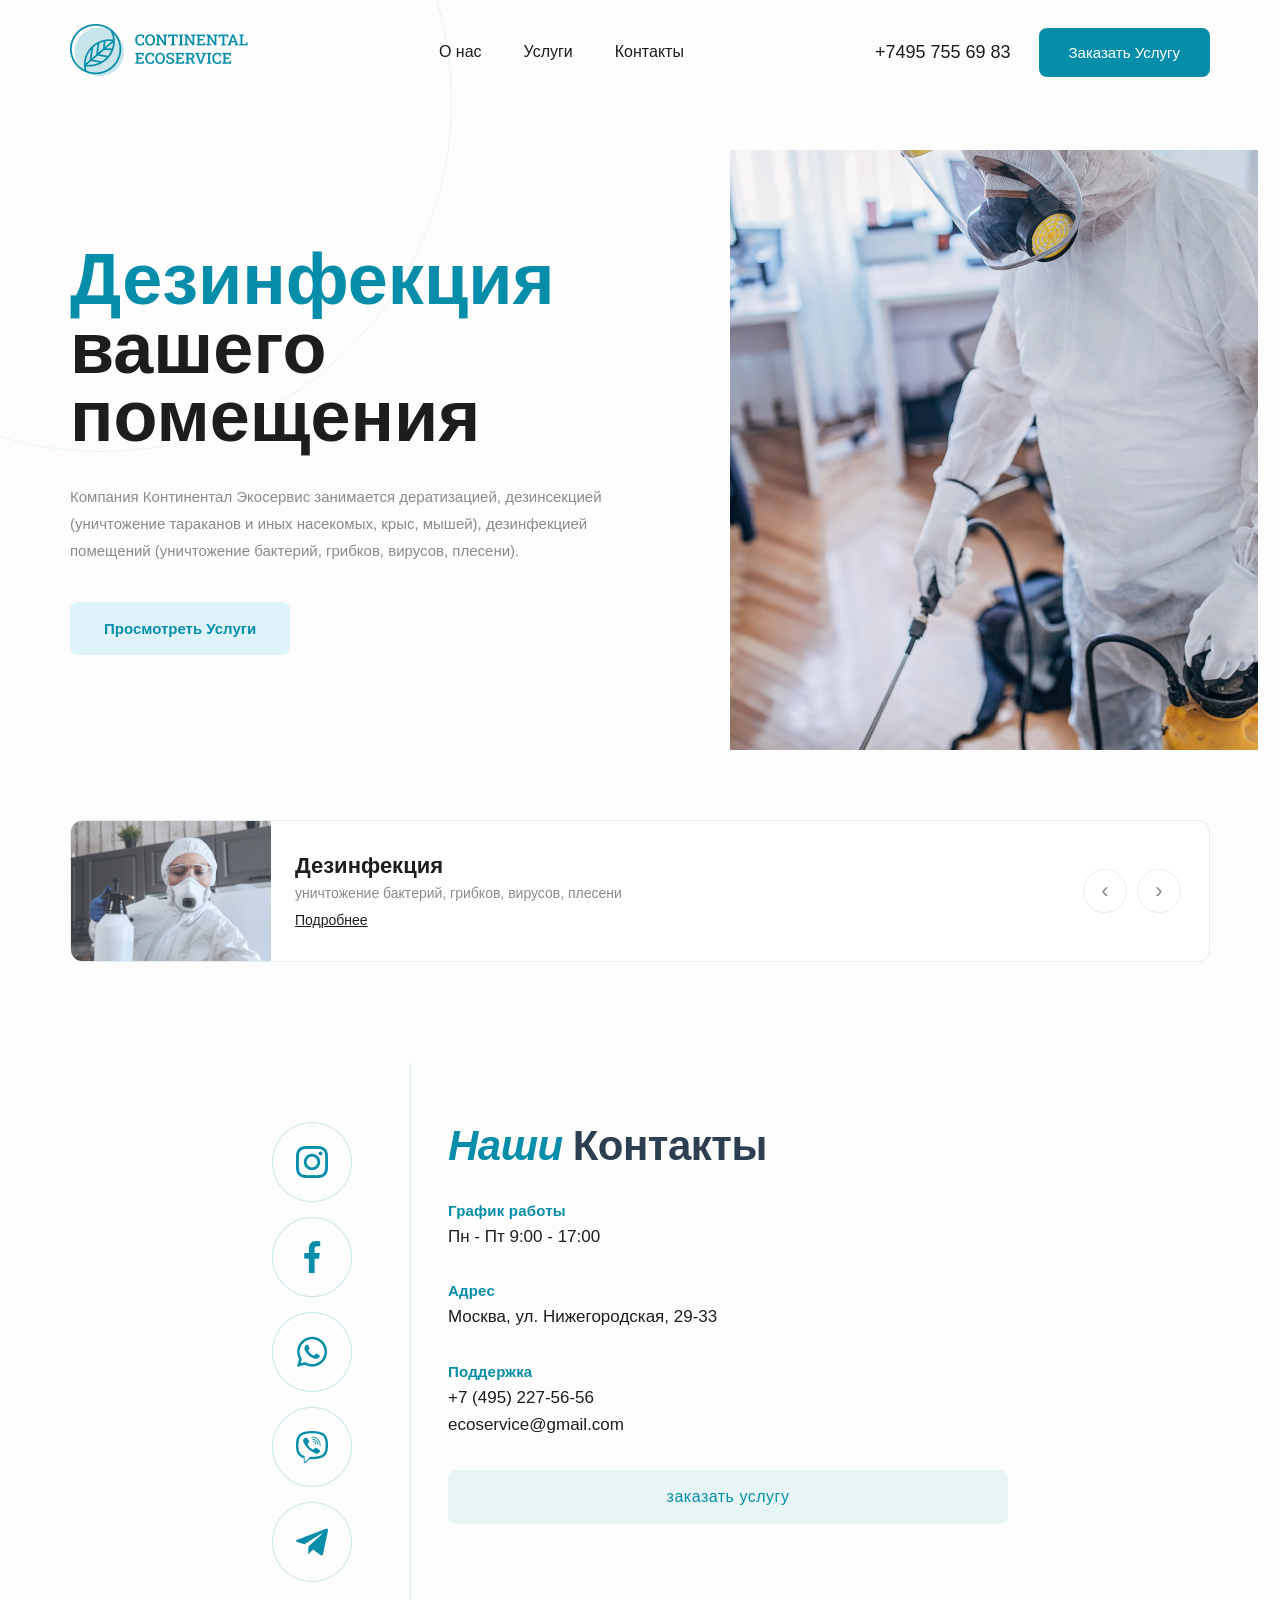
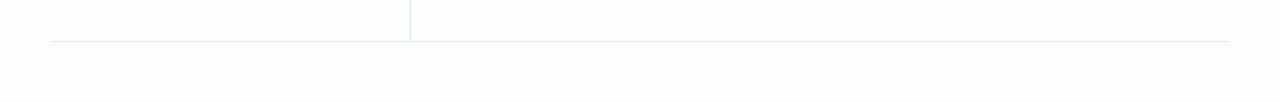
==== index.html @ 777a9db3 "first commit" ====
<!DOCTYPE html>
<html lang="ru">

<head>
  <meta charset="UTF-8">
  <meta name="viewport" content="width=device-width, initial-scale=1.0">
  <title>Continental Ecoservice</title>
  <link href="https://fonts.googleapis.com/css2?family=Roboto:wght@400;500;700&display=swap" rel="stylesheet">
  <link rel="stylesheet" href="index.css">
</head>

<body>

  <section class="hero">
    <div class="container">
      <header>
        <div class="logo">
          <img src="./img/Frame 139.png">
        </div>

        <nav class="nav">
          <a href="#">О нас</a>
          <a href="#">Услуги</a>
          <a href="#">Контакты</a>
        </nav>

        <div class="header-right">
          <a href="tel:+74957556983" class="phone">+7495 755 69 83</a>
          <button class="btn primary-btn">Заказать Услугу</button>
          <div class="modal-overlay" id="modalOverlay" role="dialog" aria-modal="true" aria-labelledby="modalTitle">
            <div class="modal" id="modal">

           
              <div class="modal-header">
                <div>
                  <h2 id="modalTitle">Виберіть послугу і опишіть проблему</h2>
                  <p>Ми зв'яжемося з вами протягом 30 хвилин</p>
                </div>
                <button class="close-btn" id="closeBtn" aria-label="Закрити">&times;</button>
              </div>

          
              <div id="formSection">
                <div class="modal-body">

                
                  <div class="services-label">Послуга</div>
                  <div class="services-grid">
                    <label class="service-item">
                      <input type="checkbox" name="service" value="Дезінфекція">
                      <span class="check-box"></span>
                      <span>Дезінфекція</span>
                    </label>
                    <label class="service-item">
                      <input type="checkbox" name="service" value="Дератизація">
                      <span class="check-box"></span>
                      <span>Дератизація</span>
                    </label>
                    <label class="service-item">
                      <input type="checkbox" name="service" value="Дезінсекція">
                      <span class="check-box"></span>
                      <span>Дезінсекція</span>
                    </label>
                    <label class="service-item">
                      <input type="checkbox" name="service" value="Інші послуги">
                      <span class="check-box"></span>
                      <span>Інші послуги</span>
                    </label>
                  </div>

                 
                  <div class="fields-row">
                    <div class="field-group">
                      <label>Ім'я</label>
                      <input type="text" id="firstName" placeholder="Ім'я">
                    </div>
                    <div class="field-group">
                      <label>Прізвище</label>
                      <input type="text" id="lastName" placeholder="Прізвище">
                    </div>
                    <div class="field-group">
                      <label>Email</label>
                      <input type="email" id="email" placeholder="Email">
                    </div>
                  </div>

                
                  <div class="fields-row-2">
                    <div class="field-group">
                      <label>Телефон</label>
                      <input type="tel" id="phone" placeholder="+380 XX XXX XX XX">
                    </div>
                    <div class="field-group">
                      <label>Тип приміщення</label>
                      <input type="text" id="roomType" placeholder="Квартира / Офіс...">
                    </div>
                    <div class="field-group">
                      <label>Площа (м²)</label>
                      <input type="number" id="area" placeholder="м²" min="1">
                    </div>
                  </div>

                  
                  <div class="textarea-group field-group">
                    <label>Опис проблеми</label>
                    <textarea id="description" placeholder="Опишіть вашу проблему детально..."></textarea>
                  </div>

                </div>

                <div class="modal-footer">
                  <button class="submit-btn" id="submitBtn">Відправити Заявку</button>
                </div>
              </div>

             
              <div class="success-state" id="successState">
                <div class="success-icon">✓</div>
                <h3>Заявку прийнято!</h3>
                <p>Дякуємо! Наш менеджер зв'яжеться з вами найближчим часом.</p>
              </div>

            </div>
          </div>
        </div>
      </header>

      <div class="hero-content">
        <div class="hero-left">
          <h1>
            <span>Дезинфекция</span><br />
            вашего помещения
          </h1>
          <p>
            Компания Континентал Экосервис занимается дератизацией,
            дезинсекцией (уничтожение тараканов и иных насекомых, крыс,
            мышей), дезинфекцией помещений (уничтожение бактерий, грибков,
            вирусов, плесени).
          </p>
          <button class="btn secondary-btn" id="servicesViewTrigger">Просмотреть Услуги</button>
        </div>
        <div class="service-dialog" id="servicesModal">
          <div class="services-modal-content">
            <button class="close-modal" id="servicesCloseBtn"></button>

           
            <div class="view-cards">
              <div class="service-header">
                <h2><span>Наши</span> Услуги</h2>
                <p>Комплексное предоставление лучших услуг</p>
              </div>
              <div class="service-grid">
                <div class="service-card">
                  <h1>Дезинфекция</h1>
                  <p>Предлагаем свои услуги сетям супермаркетов, банкам, заведениям общественного питания, саунам,
                    бассейнам, спортив.</p>
                  <button class="detail-btn" data-service="dezinfection">Подробнее <img src="./img/right.png"></button>
                </div>
                <div class="service-card">
                  <h1>Дератизация</h1>
                  <p>Предлагаем свои услуги сетям супермаркетов, банкам, заведениям общественного питания, саунам,
                    бассейнам, спортив.</p>
                  <button class="detail-btn" data-service="deratization">Подробнее <img src="./img/right.png"></button>
                </div>
                <div class="service-card">
                  <h1>Дезинсекция</h1>
                  <p>Предлагаем свои услуги сетям супермаркетов, банкам, заведениям общественного питания, саунам,
                    бассейнам, спортив.</p>
                  <button class="detail-btn" data-service="dezinsection">Подробнее <img src="./img/right.png"></button>
                </div>
              </div>
            </div>

            <div class="view-detail hidden">
              <button class="back-btn">← Назад</button>

              <div class="detail-tabs">
                <button class="tab-btn active" data-tab="dezinfection">
                  <img class="tab-icon" src="./img/virus.png" alt="">
                  Дезинфекция
                </button>
                <button class="tab-btn" data-tab="deratization">
                  <img class="tab-icon" src="./img/muis.png" alt="">
                  Дератизация
                </button>
                <button class="tab-btn" data-tab="dezinsection">
                  <img class="tab-icon" src="./img/virus.png" alt="">
                  Дезинсекция
                </button>
              </div>

             
              <div class="tab-content active" id="tab-dezinfection">
                <div class="step">
                  <h2>Шаг 1</h2>
                  <p>Обработка поверхностей дезинфицирующим раствором. Все используемые нами препараты относятся к III и
                    IV классу опасности, сертифицированы и разрешены к использованию на территории Российской Федерации,
                    соответствуют СП 3.5.3.3223-14, СанПиН 3.5.2.3472-17.</p>
                  <img src="./img/clean-foto.png" alt="Шаг 1">
                </div>
                <div class="step">
                  <h2>Шаг 2</h2>
                  <p>Контроль качества обработки и проветривание помещения. Специалист проверяет эффективность
                    проведённой дезинфекции и при необходимости проводит повторную обработку проблемных зон.</p>
                  <img src="./img/clean-foto.png" alt="Шаг 2">
                </div>
                <div class="step">
                  <h2>Шаг 3</h2>
                  <p>Выдача акта выполненных работ и санитарно-эпидемиологического заключения. Все документы
                    соответствуют требованиям Роспотребнадзора.</p>
                </div>
              </div>

           
              <div class="tab-content hidden" id="tab-deratization">
                <div class="step">
                  <h2>Шаг 1</h2>
                  <p>Обследование объекта и выявление мест обитания грызунов. Расстановка приманочных станций и ловушек
                    в соответствии с санитарными нормами и правилами.</p>
                  <img src="./img/clean-foto.png" alt="Шаг 1">
                </div>
                <div class="step">
                  <h2>Шаг 2</h2>
                  <p>Применение современных родентицидных препаратов. Все используемые средства сертифицированы и
                    безопасны для людей и домашних животных при соблюдении инструкций.</p>
                  <img src="./img/clean-foto.png" alt="Шаг 2">
                </div>
                <div class="step">
                  <h2>Шаг 3</h2>
                  <p>Контроль результатов и повторная обработка при необходимости. Выдача акта выполненных работ с
                    рекомендациями по профилактике.</p>
                </div>
              </div>

            
              <div class="tab-content hidden" id="tab-dezinsection">
                <div class="step">
                  <h2>Шаг 1</h2>
                  <p>Обработка помещения инсектицидными препаратами. Уничтожение насекомых всех стадий развития — яиц,
                    личинок и взрослых особей.</p>
                  <img src="./img/clean-foto.png" alt="Шаг 1">
                </div>
                <div class="step">
                  <h2>Шаг 2</h2>
                  <p>Обработка труднодоступных мест: щелей, плинтусов, вентиляционных отверстий. Применяются препараты
                    холодного и горячего тумана в зависимости от типа объекта.</p>
                  <img src="./img/clean-foto.png" alt="Шаг 2">
                </div>
                <div class="step">
                  <h2>Шаг 3</h2>
                  <p>Проветривание и влажная уборка после обработки. Выдача акта выполненных работ и рекомендаций по
                    профилактике повторного появления насекомых.</p>
                </div>
              </div>

            </div>
          </div>
        </div>



        <div class="hero-image">
          <img src="./img/hero-img.png">
        </div>
      </div>

      <div class="service-slider">
  <div class="service-slide active">
    <div class="service-image">
      <img src="./img/img-hero2.jpg">
    </div>
    <div class="service-info">
      <h3>Дезинфекция</h3>
      <p>уничтожение бактерий, грибков, вирусов, плесени</p>
      <a href="#">Подробнее</a>
    </div>
  </div>

  <div class="service-slide">
    <div class="service-image">
      <img src="./img/maus-slider.png">
    </div>
    <div class="service-info">
      <h3>Дератизация</h3>
      <p>уничтожение грызунов (крыс, мышей, полёвок...)</p>
      <a href="#">Подробнее</a>
    </div>
  </div>

  <div class="service-arrows">
    <button class="arrow-btn prev">&#8249;</button>
    <button class="arrow-btn next">&#8250;</button>
  </div>

</div>

        </div>
        <div class="our-contacts">
          <div class="social-media">
            <img src="./img/instagram-logo.png">
            <img src="./img/facebook.png">
            <img src="./img/wa.png">
            <img src="./img/viber.png">
            <img src="./img/telegram.png">
          </div>
          <div class="solid-line">
            <span></span>
          </div>
          <div class="our-info">
            <h1><span>Наши</span>Контакты</h1>
            <div class="line">
              <span>График работы</span>
              <p>Пн - Пт 9:00 - 17:00</p>
            </div>
            <div class="line">
              <span>Адрес</span>
              <p>Москва, ул. Нижегородская, 29-33</p>
            </div>
            <div class="line">
              <span>Поддержка</span>
              <p>+7 (495) 227-56-56<br>
                ecoservice@gmail.com</p>
            </div>
            <button class="btn primary-btn open-dialog">заказать услугу</button>
          </div>
        </div>
  </section>
  <script src="./main-evenrs.js"></script>
</body>

</html>
---- index.css ----
:root {
  --bg-color: #fdfdfd;
  --white: #ffffff;

  --primary-color: #068DAA;
  --primary-hover: #1592b3;

  --text-color: #1d1d1d;
  --gray-text: #8a8a8a;
  --light-border: #e6eef1;

  --container-width: 1180px;

  --radius-sm: 8px;
  --radius-md: 12px;
 --teal:       #3a9fa0;
  --teal-dark:  #2d8182;
  --teal-light: #e8f5f5;
  --border:     #c8dfe0;
  --text:       #2c3e50;
  --muted:      #8fa8aa;
  --shadow:     0 20px 60px rgba(58,159,160,0.18), 0 4px 16px rgba(0,0,0,0.10);
  --transition: 0.3s ease;
}

* {
  margin: 0;
  padding: 0;
  box-sizing: border-box;
}

body {
  font-family: Arial, sans-serif;
  background: var(--bg-color);
  color: var(--text-color);
}

a {
  text-decoration: none;
}

button {
  border: none;
  cursor: pointer;
  font-family: inherit;
}

.container {
  max-width: var(--container-width);
  margin: 0 auto;
  padding: 0 20px;
  margin-bottom: 100px;
}

.hero {
  position: relative;
  overflow: hidden;
  padding-top: 24px;
  padding-bottom: 60px;
}



.hero::before {
  content: "";
  position: absolute;
  top: -250px;
  left: -250px;

  width: 700px;
  height: 700px;

  border: 1px solid rgba(28, 163, 199, 0.1);
  border-radius: 50%;
}



.hero header {
  display: flex;
  align-items: center;
  justify-content: space-between;

  margin-bottom: 70px;
}
.burger{
    display:none;
    width:40px;
    height:32px;
    border:none;
    background:none;
    cursor:pointer;
    position:relative;
    z-index:1002;
}

.burger span{
    display:block;
    width:100%;
    height:3px;
    background:#068DAA;
    margin:7px 0;
    transition:.3s;
}


.hero .nav {
  display: flex;
  align-items: center;
  gap: 42px;
}

.hero .nav a {
  font-size: 16px;
  color: var(--text-color);
  transition: var(--transition);
}

.hero .nav a:hover {
  color: var(--primary-color);
}

.hero .header-right {
  display: flex;
  align-items: center;
  gap: 28px;
}

.hero .phone {
  color: var(--text-color);
  font-size: 18px;
  font-weight: 500;
}

.hero .btn {
  transition: var(--transition);
}

.hero .primary-btn {
  background: var(--primary-color);
  color: var(--white);

  padding: 16px 30px;
  border-radius: var(--radius-sm);

  font-size: 15px;
  font-weight: 500;
}

.hero .primary-btn:hover {
  background: var(--primary-hover);
}

.modal-overlay {
  position: fixed;
  inset: 0;
  background: rgba(30,50,55,0.45);
  backdrop-filter: blur(4px);
  display: flex;
  align-items: center;
  justify-content: center;
  z-index: 1000;
  opacity: 0;
  pointer-events: none;
  transition: opacity 0.28s ease;
  padding: 16px;
}
.modal-overlay.open {
  opacity: 1;
  pointer-events: all;
}
 

.modal {
  background: var(--white);
  border-radius: 14px;
  box-shadow: var(--shadow);
  width: 100%;
  max-width: 680px;
  max-height: 90vh;
  overflow-y: auto;
  transform: translateY(28px) scale(0.97);
  transition: transform 0.3s cubic-bezier(.34,1.3,.64,1), opacity 0.28s ease;
  opacity: 0;
}
.modal-overlay.open .modal {
  transform: translateY(0) scale(1);
  opacity: 1;
}
 

.modal-header {
  padding: 28px 32px 20px;
  border-bottom: 1px solid var(--border);
  display: flex;
  align-items: flex-start;
  justify-content: space-between;
  gap: 12px;
}
.modal-header h2 {
  font-size: 20px;
  font-weight: 700;
  color: var(--teal);
  line-height: 1.3;
}
.modal-header p {
  font-size: 13px;
  color: var(--muted);
  margin-top: 4px;
}
.close-btn {
  background: none;
  border: none;
  cursor: pointer;
  color: var(--muted);
  font-size: 22px;
  line-height: 1;
  padding: 2px 6px;
  border-radius: 4px;
  transition: color 0.15s, background 0.15s;
  flex-shrink: 0;
}
.close-btn:hover { color: var(--teal); background: var(--teal-light); }
 

.modal-body { padding: 24px 32px; }
 

.services-label {
  font-size: 12px;
  font-weight: 600;
  color: var(--muted);
  text-transform: uppercase;
  letter-spacing: 1px;
  margin-bottom: 12px;
}
.services-grid {
  display: grid;
  grid-template-columns: repeat(2, 1fr);
  gap: 10px;
  margin-bottom: 24px;
}
 
.service-item {
  border: 1.5px solid var(--border);
  border-radius: 8px;
  padding: 12px 14px;
  display: flex;
  align-items: center;
  gap: 10px;
  cursor: pointer;
  transition: border-color 0.18s, background 0.18s;
  user-select: none;
}
.service-item:hover { border-color: var(--teal); background: var(--teal-light); }
.service-item input[type="checkbox"] { display: none; }
.service-item .check-box {
  width: 18px;
  height: 18px;
  border: 2px solid var(--border);
  border-radius: 4px;
  display: flex;
  align-items: center;
  justify-content: center;
  transition: background 0.15s, border-color 0.15s;
  flex-shrink: 0;
}
.service-item.selected { border-color: var(--teal); background: var(--teal-light); }
.service-item.selected .check-box {
  background: var(--teal);
  border-color: var(--teal);
}
.service-item.selected .check-box::after {
  content: '';
  display: block;
  width: 5px;
  height: 9px;
  border: 2px solid #fff;
  border-top: none;
  border-left: none;
  transform: rotate(45deg) translate(-1px,-1px);
}
.service-item span {
  font-size: 14px;
  font-weight: 500;
  color: var(--text);
}
 
/* ── Fields ── */
.fields-row,
.fields-row-2 {
  display: grid;
  grid-template-columns: repeat(3, 1fr);
  gap: 12px;
  margin-bottom: 12px;
}

 
.field-group { display: flex; flex-direction: column; gap: 5px; }
.field-group label {
  font-size: 11px;
  font-weight: 600;
  color: var(--muted);
  text-transform: uppercase;
  letter-spacing: 0.8px;
}
.field-group input,
.field-group textarea,
.field-group select {
  background: var(--teal-light);
  border: 1.5px solid var(--border);
  border-radius: 7px;
  padding: 11px 13px;
  font-family: 'Montserrat', sans-serif;
  font-size: 14px;
  color: var(--text);
  transition: border-color 0.18s, box-shadow 0.18s;
  width: 100%;
  outline: none;
}
.field-group input::placeholder,
.field-group textarea::placeholder { color: var(--muted); }
.field-group input:focus,
.field-group textarea:focus,
.field-group select:focus {
  border-color: var(--teal);
  box-shadow: 0 0 0 3px rgba(58,159,160,0.13);
  background: #fff;
}
.field-group input.error { border-color: #e05c5c; }
 
.textarea-group { margin-bottom: 20px; }
.textarea-group textarea { resize: vertical; min-height: 90px; }
 

.modal-footer { padding: 0 32px 28px; }
.submit-btn {
  width: 100%;
  background: var(--teal);
  color: #fff;
  border: none;
  padding: 16px;
  font-family: 'Montserrat', sans-serif;
  font-size: 15px;
  font-weight: 700;
  border-radius: 8px;
  cursor: pointer;
  letter-spacing: 0.5px;
  transition: background 0.2s, transform 0.12s, box-shadow 0.2s;
  box-shadow: 0 4px 18px rgba(58,159,160,0.28);
}
.submit-btn:hover  { background: var(--teal-dark); box-shadow: 0 6px 24px rgba(58,159,160,0.35); }
.submit-btn:active { transform: scale(0.99); }
.submit-btn:disabled { background: #a0c8c9; cursor: not-allowed; box-shadow: none; }
 
/* ── Success state ── */
.success-state {
  display: none;
  flex-direction: column;
  align-items: center;
  text-align: center;
  padding: 48px 32px;
  gap: 16px;
}
.success-state.visible { display: flex; }
.success-icon {
  width: 72px;
  height: 72px;
  border-radius: 50%;
  background: var(--teal-light);
  border: 3px solid var(--teal);
  display: flex;
  align-items: center;
  justify-content: center;
  font-size: 36px;
  animation: pop .4s cubic-bezier(.34,1.56,.64,1) forwards;
}
@keyframes pop {
  from { transform: scale(0); opacity: 0; }
  to   { transform: scale(1); opacity: 1; }
}
.success-state h3 { font-size: 20px; font-weight: 700; color: var(--teal); }
.success-state p  { font-size: 14px; color: var(--muted); max-width: 320px; line-height: 1.6; }
 
.secondary-btn {
  background: #dff4fa;
  color: var(--primary-color);

  padding: 18px 34px;
  border-radius: var(--radius-sm);

  font-size: 15px;
  font-weight: 600;
}

.service-dialog {
  display: none;
  position: fixed;
  top: 0;
  left: 0;
  width: 100%;
  height: 100%;
  background: rgba(0, 0, 0, 0.5);
  z-index: 1000;
  align-items: center;
  justify-content: center;
}


.service-dialog.open {
  display: flex;
}

.services-modal-content {
  background: white;
  border-radius: 12px;
  padding: 2rem;
  width: 90%;
  max-width: 900px;
  position: relative;
}

.close-modal {
  position: absolute;
  top: 1rem;
  right: 1rem;
  background: none;
  border: none;
  font-size: 24px;
  cursor: pointer;
}

.close-modal::before {
  content: '×';
}
.secondary-btn:hover {
  background: #cdeef7;
}



.hero-content {
  display: flex;
  justify-content: space-between;
  align-items: center;
  gap: 80px;

  margin-bottom: 70px;
}

.hero-left {
  max-width: 540px;
}

.hero-left h1 {
  font-size: 72px;
  line-height: 0.95;
  font-weight: 700;

  margin-bottom: 32px;
}

.hero-left h1 span {
  color: var(--primary-color);
}

.hero-left p {
  color: var(--gray-text);
  line-height: 1.8;
  font-size: 15px;

  margin-bottom: 38px;
}



.hero-image {
  width: 480px;
  height: 600px;

  background: #ececec;
}

.service-dialog {
  display: none;
  position: fixed;
  inset: 0;
  background: rgba(0, 0, 0, 0.45);
  z-index: 1000;
  align-items: center;
  justify-content: center;
}

.service-dialog.open {
  display: flex;
}

.service-dialog .hidden {
  display: none ;
}


.service-dialog .services-modal-content {
  background: var(--bg-color);
  border-radius: var(--radius-md);
  padding: 48px 56px;
  width: 100%;
  max-width: 1100px;
  max-height: 90vh;
  overflow-y: auto;
  position: relative;
}


.service-dialog .close-modal {
  position: absolute;
  top: 20px;
  right: 24px;
  width: 36px;
  height: 36px;
  background: none;
  border: none;
  cursor: pointer;
  padding: 0;
}

.service-dialog .close-modal::before,
.service-dialog .close-modal::after {
  content: '';
  position: absolute;
  top: 50%;
  left: 50%;
  width: 18px;
  height: 2px;
  background: var(--text-color);
  border-radius: 2px;
}

.service-dialog .close-modal::before {
  transform: translate(-50%, -50%) rotate(45deg);
}

.service-dialog .close-modal::after {
  transform: translate(-50%, -50%) rotate(-45deg);
}


.service-dialog .service-header {
  text-align: center;
  margin-bottom: 40px;
}

.service-dialog .service-header h2 {
  font-size: 36px;
  font-weight: 400;
  color: var(--text-color);
  margin: 0 0 10px;
  letter-spacing: -0.5px;
}

.service-dialog .service-header h2 span {
  color: var(--primary-color);
}

.service-dialog .service-header p {
  font-size: 15px;
  color: var(--gray-text);
  margin: 0;
}

.service-dialog .service-grid {
  display: grid;
  grid-template-columns: repeat(3, 1fr);
  gap: 20px;
}

.service-dialog .service-card {
  background: var(--white);
  border: 1px solid var(--light-border);
  border-radius: var(--radius-md);
  padding: 28px 28px 80px;
  position: relative;
  min-height: 260px;
  transition: box-shadow 0.25s ease;
}

.service-dialog .service-card:hover {
  box-shadow: 0 8px 32px rgba(6, 141, 170, 0.12);
}

.service-dialog .service-card h1 {
  font-size: 22px;
  font-weight: 500;
  color: var(--text-color);
  margin: 0 0 14px;
}

.service-dialog .service-card h1::first-letter {
  color: var(--primary-color);
}

.service-dialog .service-card p {
  font-size: 14px;
  line-height: 1.65;
  color: var(--gray-text);
  margin: 0;
}

.service-dialog .service-card .detail-btn {
  position: absolute;
  bottom: 28px;
  left: 28px;
  display: inline-flex;
  align-items: center;
  gap: 8px;
  background: none;
  border: none;
  color: var(--text-color);
  font-size: 14px;
  font-weight: 500;
  cursor: pointer;
  padding: 0;
  transition: color 0.2s ease;
}

.service-dialog .service-card .detail-btn:hover {
  color: var(--primary-color);
}

.service-dialog .service-card .detail-btn img {
  width: 16px;
  height: 16px;
  transition: transform 0.2s ease;
}

.service-dialog .service-card .detail-btn:hover img {
  transform: translateX(3px);
}


.service-dialog .back-btn {
  background: none;
  border: none;
  color: var(--primary-color);
  font-size: 15px;
  cursor: pointer;
  padding: 0;
  margin-bottom: 24px;
  display: inline-flex;
  align-items: center;
  gap: 6px;
  font-weight: 500;
  transition: opacity 0.2s;
}

.service-dialog .back-btn:hover {
  opacity: 0.75;
}


.service-dialog .detail-tabs {
  display: flex;
  gap: 0;
  border-bottom: 2px solid var(--light-border);
  margin-bottom: 48px;
}

.service-dialog .detail-tabs .tab-btn {
  display: inline-flex;
  align-items: center;
  gap: 10px;
  background: none;
  border: none;
  border-bottom: 3px solid transparent;
  padding: 16px 32px 16px 0;
  font-size: 18px;
  font-weight: 400;
  color: var(--gray-text);
  cursor: pointer;
  margin-bottom: -2px;
  margin-right: 40px;
  transition: color 0.2s, border-color 0.2s;
}

.service-dialog .detail-tabs .tab-btn .tab-icon {
  width: 28px;
  height: 28px;
  object-fit: contain;
  opacity: 0.4;
  transition: opacity 0.2s;
}

.service-dialog .detail-tabs .tab-btn.active {
  color: var(--primary-color);
  border-bottom-color: var(--primary-color);
  font-size: 22px;
  font-weight: 600;
}

.service-dialog .detail-tabs .tab-btn.active .tab-icon {
  opacity: 1;
}

.service-dialog .detail-tabs .tab-btn:hover:not(.active) {
  color: var(--text-color);
}


.service-dialog .tab-content {
  display: flex;
  flex-direction: column;
  gap: 48px;
}

.service-dialog .tab-content.hidden {
  display: none ;
}


.service-dialog .tab-content .step h2 {
  font-size: 32px;
  font-weight: 600;
  color: var(--text-color);
  margin: 0 0 20px;
}

.service-dialog .tab-content .step p {
  font-size: 16px;
  line-height: 1.75;
  color: var(--gray-text);
  margin: 0 0 28px;
  max-width: 780px;
}

.service-dialog .tab-content .step img {
  width: 100%;
  max-width: 840px;
  height: 380px;
  border-radius: var(--radius-md);
  object-fit: cover;
  display: block;
}


.desinfection-card {
  width: 100%;
  background: var(--white);

  border: 1px solid var(--light-border);

  display: flex;
  align-items: center;
  justify-content: space-between;

  padding: 34px 42px;

  position: relative;
}
.service-slider {
  position: relative;
  border: 1px solid var(--light-border);
  border-radius: var(--radius-md);
  background: var(--white);
  overflow: hidden;
}

.service-slider .service-slide {
  display: none;
  align-items: center;
  gap: 0;
  padding: 0 120px 0 0;
}

.service-slider .service-slide.active {
  display: flex;
}

.service-slider .service-slide .service-image {
  flex-shrink: 0;
  width: 200px;
  height: 140px;
  border-radius: var(--radius-sm) 0 0 var(--radius-sm);
  overflow: hidden;
}

.service-slider .service-slide .service-image img {
  width: 100%;
  height: 100%;
  object-fit: cover;
}

.service-slider .service-slide .service-info {
  padding: 20px 24px;
}

.service-slider .service-slide .service-info h3 {
  font-size: 22px;
  font-weight: 700;
  color: var(--text-color);
  margin: 0 0 6px;
}

.service-slider .service-slide .service-info p {
  font-size: 14px;
  color: var(--gray-text);
  margin: 0 0 10px;
}

.service-slider .service-slide .service-info a {
  font-size: 14px;
  font-weight: 500;
  color: var(--text-color);
  text-decoration: underline;
  transition: color 0.2s;
}

.service-slider .service-slide .service-info a:hover {
  color: var(--primary-color);
}

.service-slider .service-arrows {
  position: absolute;
  right: 28px;
  top: 50%;
  transform: translateY(-50%);
  display: flex;
  align-items: center;
  gap: 10px;
}

.service-slider .arrow-btn {
  width: 44px;
  height: 44px;
  border-radius: 50%;
  border: 1.5px solid var(--light-border);
  background: none;
  font-size: 22px;
  color: var(--gray-text);
  cursor: pointer;
  display: flex;
  align-items: center;
  justify-content: center;
  transition: border-color 0.2s, color 0.2s;
}

.service-slider .arrow-btn:hover,
.service-slider .arrow-btn.active {
  border-color: var(--primary-color);
  color: var(--primary-color);
}
.our-contacts {
  display: flex;
  flex-direction: row;
  align-items: flex-start;
  justify-content: center;
  gap: 48px;
  padding: 60px 40px;
  max-width: var(--container-width);
  margin: 0 auto;
  position: relative;
}
 .our-contacts::before {
  content: "";
  position: absolute;
  top: 0;
  bottom: 0;
  left: 360px; 
  width: 1px;
  background: #d8eef2;
}
.our-contacts::after {
  content: "";
  position: absolute;
  left: 0;
  right: 0;
  bottom: 0;
  height: 1px;
  background: #d8eef2;
}

 
.social-media {
  display: flex;
  flex-direction: column;
  gap: 15px;
  
}

 
.our-info {
  display: flex;
  flex-direction: column;
  gap: 32px;
  max-width: 560px;
  width: 100%;
}
 

.our-info h1 {
  font-size: 42px;
  font-weight: 700;
  color: var(--text);
  line-height: 1.15;
  letter-spacing: -0.5px;
}
 
.our-info h1 span {
  color: var(--primary-color);
  margin-right: 10px;
  font-style: italic;
}
 

.line {
  display: flex;
  flex-direction: column;
  gap: 4px;
}
 
.line span {
  font-size: 15px;
  font-weight: 600;
  color: var(--primary-color);
  letter-spacing: 0.2px;
}
 
.line p {
  font-size: 17px;
  color: var(--text-color);
  line-height: 1.6;
}
 

.line.support p {
  border: 1.5px solid var(--border);
  border-radius: var(--radius-sm);
  padding: 12px 16px;
  display: inline-block;
  font-size: 16px;
  color: var(--text-color);
  line-height: 1.8;
  margin-top: 2px;
  background: var(--teal-light);
}
 

.order-btn {
  display: block;
  width: 100%;
  padding: 18px 0;
  background: var(--teal);
  color: var(--white);
  font-size: 17px;
  font-weight: 600;
  letter-spacing: 0.5px;
  text-align: center;
  border: none;
  border-radius: var(--radius-sm);
  cursor: pointer;
  transition: background var(--transition), transform var(--transition);
  margin-top: 8px;
  text-decoration: none;
}
 
.order-btn:hover {
  background: var(--teal-dark);
  transform: translateY(-1px);
}
 
/* ===== FOOTER ===== */
.site-footer {
  text-align: center;
  padding: 24px;
  font-size: 14px;
  color: var(--muted);
}
.our-info button.open-dialog    {
  width: 100%;
  padding: 18px 0;
  background: var(--teal-light);
  color: var(--primary-color);
  font-size: 16px;
  font-weight: 500;
  letter-spacing: 0.5px;
  border: none;
  border-radius: var(--radius-sm);
  cursor: pointer;
  transition: background var(--transition);
}
 

@media (max-width: 1200px) {

  .hero-content{
    gap:40px;
  }

  .hero-left h1{
    font-size:58px;
  }

  .hero-image{
    width:420px;
    height:auto;
  }

  .hero-image img{
    width:100%;
    height:auto;
  }

}



@media (max-width:992px){

  .header{
    flex-wrap:wrap;
    gap:20px;
  }

  .nav{
    order:3;
    width:100%;
    justify-content:center;
  }

  .header-right{
    margin-left:auto;
  }

  .hero-content{
    flex-direction:column;
    text-align:center;
  }

  .hero-left{
    max-width:100%;
  }

  .hero-left h1{
    font-size:52px;
  }

  .hero-image{
    width:100%;
    max-width:500px;
  }

  .service-dialog .service-grid{
    grid-template-columns:1fr;
  }

  .fields-row,
  .fields-row-2{
    grid-template-columns:1fr 1fr;
  }

  .our-contacts{
    flex-direction:column;
    align-items:center;
    text-align:center;
  }

  .our-contacts::before{
    display:none;
  }

  .social-media{
    flex-direction:row;
  }

  
}


@media (max-width:768px){
 .burger{
        display:block;
    }

    .header{
        position:relative;
    }

    .header-right{
        display:none;
    }

    .nav{

        position:fixed;

        top:0;
        right:-100%;

        width:280px;
        height:100vh;

        background:#fff;

        display:flex;
        flex-direction:column;

        justify-content:center;
        align-items:center;

        gap:35px;

        transition:.35s;

        box-shadow:-5px 0 20px rgba(0,0,0,.1);

        z-index:1001;
    }

    .nav.active{
        right:0;
    }

    .nav a{
        font-size:22px;
        font-weight:600;
    }

  .container{
    padding:0 15px;
  }

  .header{
    flex-direction:column;
    gap:20px;
  }

  .nav{
    flex-direction:column;
    gap:15px;
  }

  .header-right{
    flex-direction:column;
    gap:15px;
    width:100%;
  }

  .primary-btn{
    width:100%;
  }

  .hero{
    padding-top:10px;
  }

  .hero-left h1{
    font-size:42px;
    line-height:1.1;
  }

  .hero-left p{
    font-size:15px;
  }

  .secondary-btn{
    width:100%;
  }

  .service-slider .service-slide{
    flex-direction:column;
    padding:0;
  }

  .service-slider .service-slide .service-image{
    width:100%;
    height:220px;
    border-radius:0;
  }

  .service-slider .service-slide .service-info{
    text-align:center;
  }

  .service-slider .service-arrows{
    position:static;
    transform:none;
    justify-content:center;
    padding:20px;
  }

  .services-grid{
    grid-template-columns:1fr;
  }

  .fields-row,
  .fields-row-2{
    grid-template-columns:1fr;
  }

  .modal-header,
  .modal-body,
  .modal-footer{
    padding:20px;
  }

  .service-dialog .services-modal-content{
    padding:25px;
  }

  .service-dialog .detail-tabs{
    flex-direction:column;
    gap:10px;
  }

  .service-dialog .detail-tabs .tab-btn{
    margin:0;
    padding:15px 0;
    font-size:18px;
  }

  .our-info h1{
    font-size:34px;
  }

}


@media (max-width:480px){

  .hero-left h1{
    font-size:34px;
  }

  .hero-left p{
    font-size:14px;
  }

  .phone{
    font-size:16px;
  }

  .service-slider .service-slide .service-image{
    height:180px;
  }

  .service-slider .service-slide .service-info h3{
    font-size:20px;
  }

  .our-info h1{
    font-size:28px;
  }

  .line p{
    font-size:15px;
  }

  .primary-btn,
  .secondary-btn,
  .open-dialog{
    font-size:14px;
    padding:15px;
  }

}
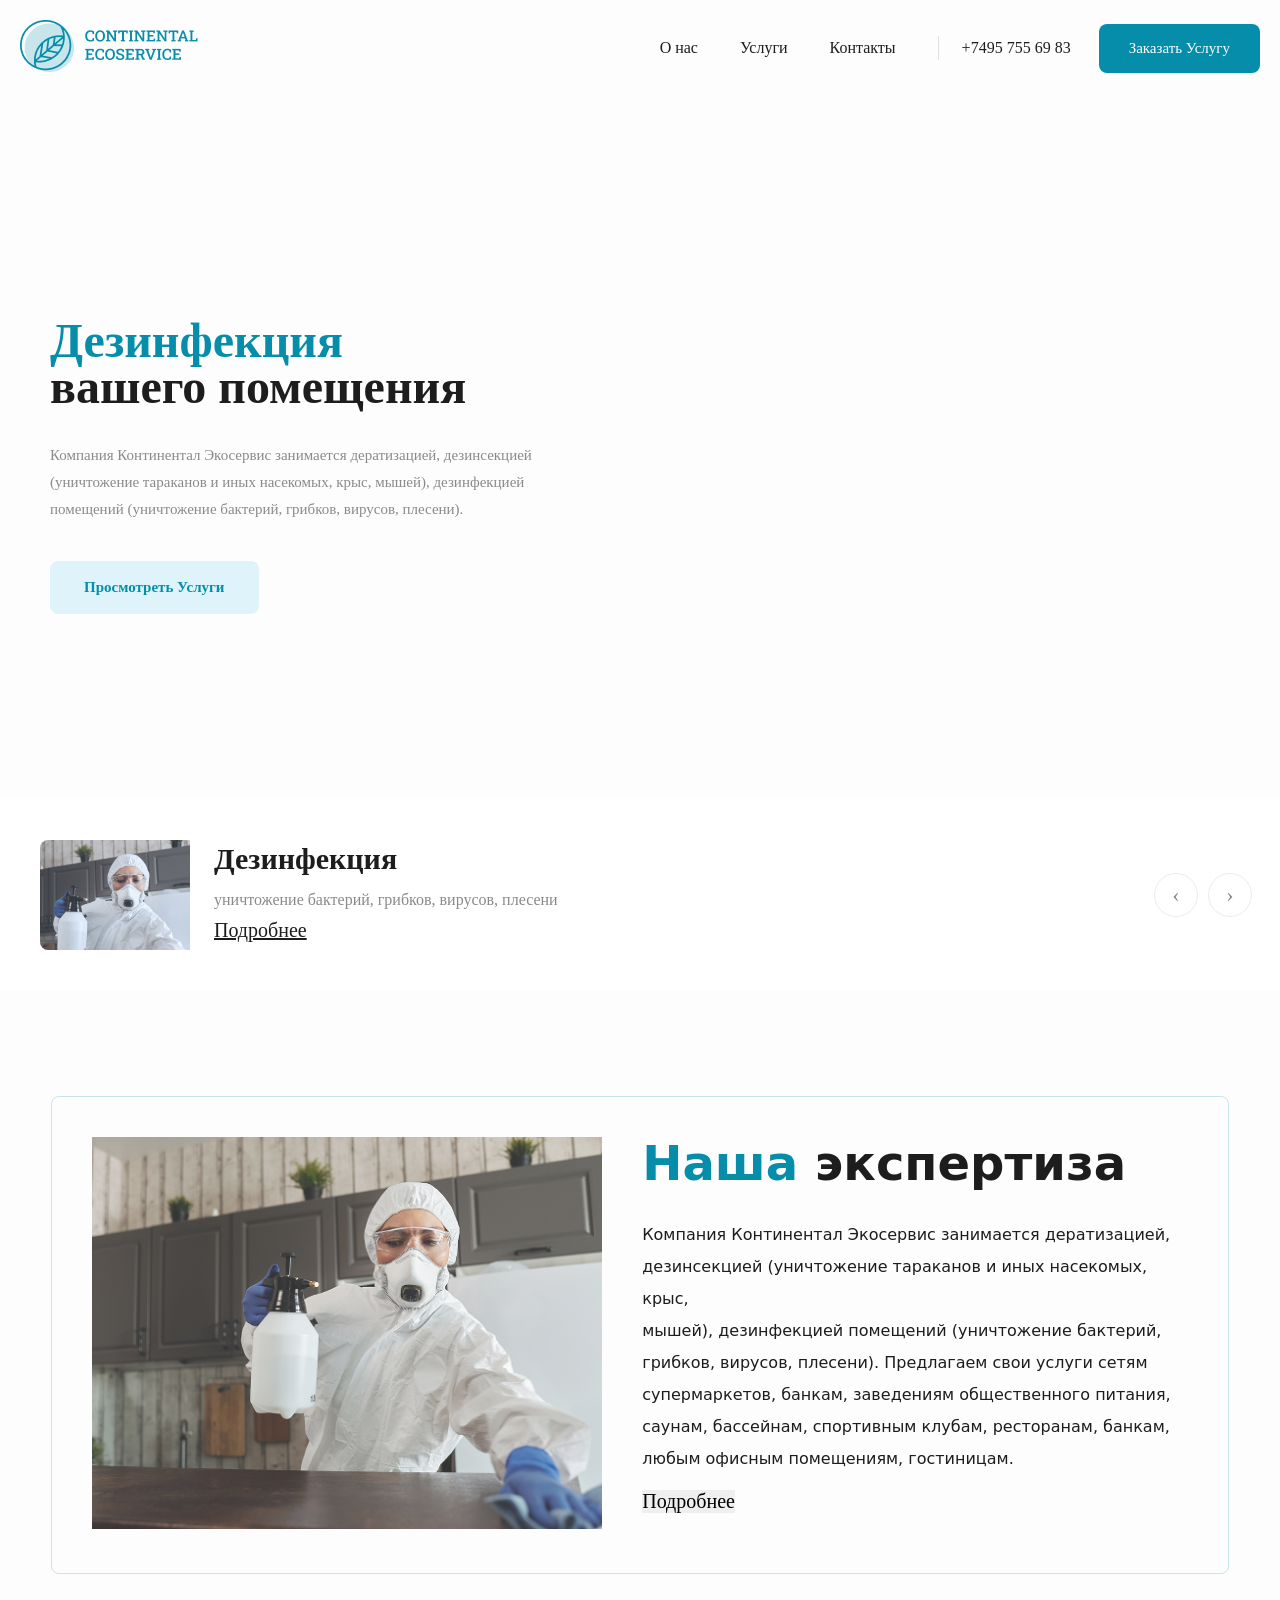
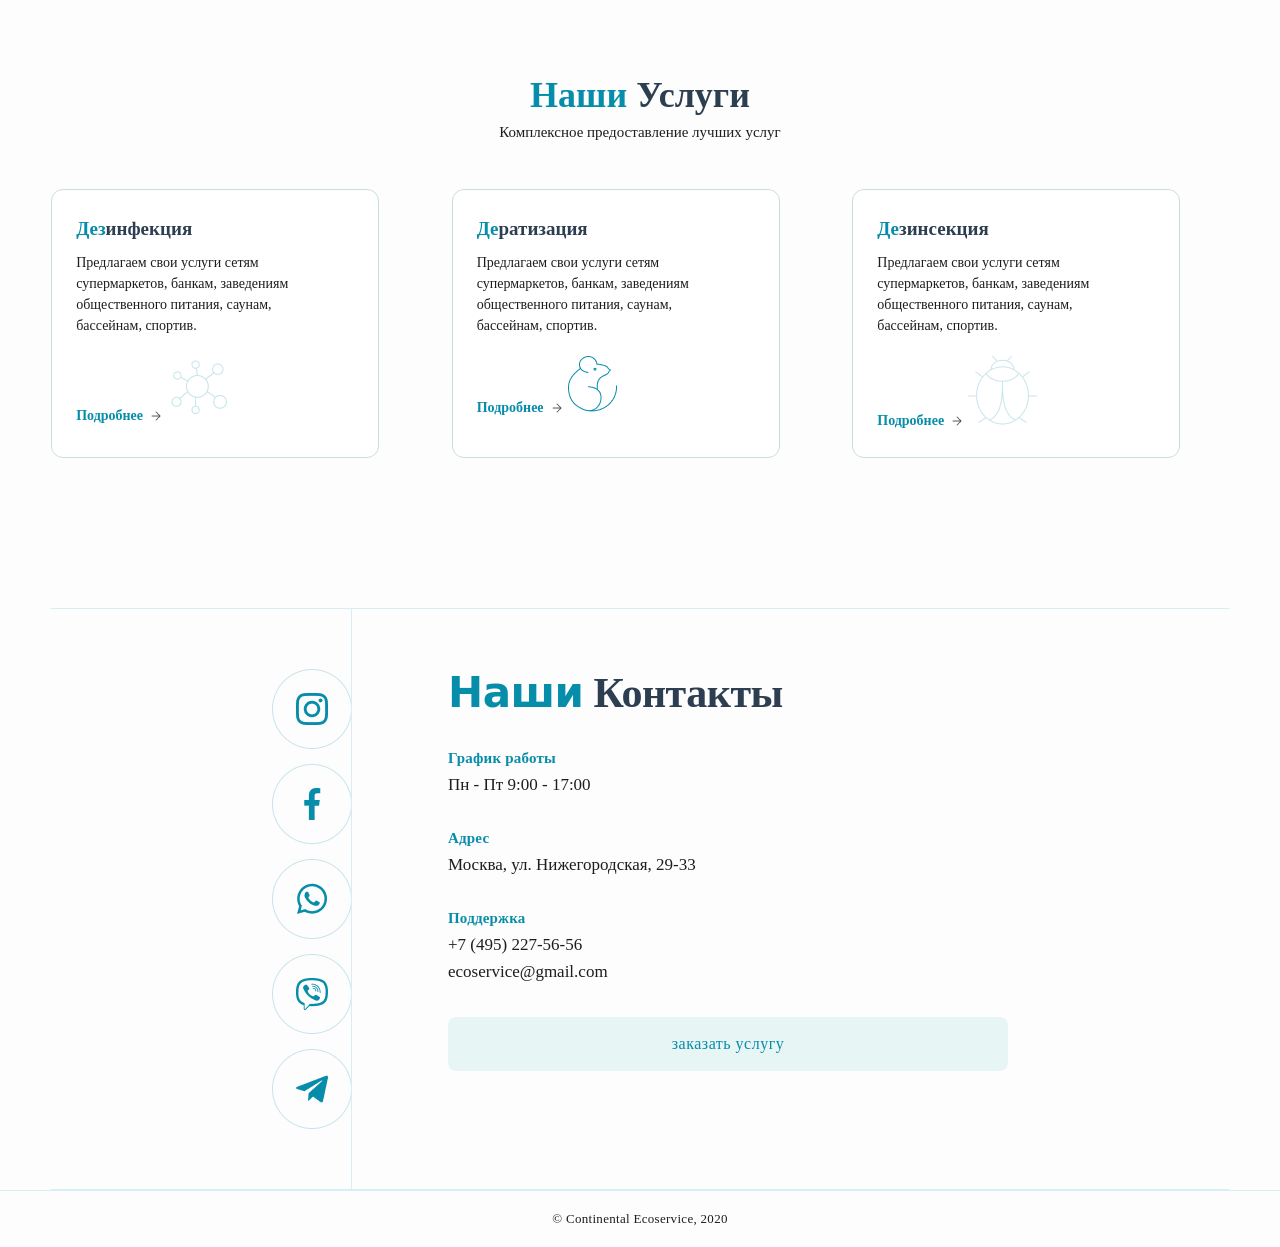
==== commit 2db22b05: "update" ====
--- a/index.html
+++ b/index.html
@@ -5,326 +5,371 @@
   <meta charset="UTF-8">
   <meta name="viewport" content="width=device-width, initial-scale=1.0">
   <title>Continental Ecoservice</title>
-  <link href="https://fonts.googleapis.com/css2?family=Roboto:wght@400;500;700&display=swap" rel="stylesheet">
+<link rel="preconnect" href="https://fonts.googleapis.com">
+<link rel="preconnect" href="https://fonts.gstatic.com" crossorigin>
+<link href="https://fonts.googleapis.com/css2?family=Open+Sans:ital@0;1&family=Roboto+Slab&display=swap" rel="stylesheet">
   <link rel="stylesheet" href="index.css">
 </head>
 
 <body>
 
   <section class="hero">
-    <div class="container">
-      <header>
-        <div class="logo">
-          <img src="./img/Frame 139.png">
-        </div>
-
-        <nav class="nav">
-          <a href="#">О нас</a>
-          <a href="#">Услуги</a>
-          <a href="#">Контакты</a>
-        </nav>
-
-        <div class="header-right">
-          <a href="tel:+74957556983" class="phone">+7495 755 69 83</a>
-          <button class="btn primary-btn">Заказать Услугу</button>
-          <div class="modal-overlay" id="modalOverlay" role="dialog" aria-modal="true" aria-labelledby="modalTitle">
-            <div class="modal" id="modal">
-
-           
-              <div class="modal-header">
-                <div>
-                  <h2 id="modalTitle">Виберіть послугу і опишіть проблему</h2>
-                  <p>Ми зв'яжемося з вами протягом 30 хвилин</p>
+
+  <header>
+    <div class="logo">
+      <img src="./img/Frame 139.png">
+    </div>
+
+    <nav class="nav">
+      <a href="./about-us.html">О нас</a>
+      <a href="./services.html">Услуги</a>
+      <a href="#">Контакты</a>
+
+      <div class="header-right">
+        <a href="tel:+74957556983" class="phone">+7495 755 69 83</a>
+        <button class="btn primary-btn">Заказать Услугу</button>
+        <div class="modal-overlay" id="modalOverlay" role="dialog" aria-modal="true" aria-labelledby="modalTitle">
+          <div class="modal" id="modal">
+
+            <div class="modal-header">
+              <div>
+                <h2 id="modalTitle">Виберіть послугу і опишіть проблему</h2>
+                <p>Ми зв'яжемося з вами протягом 30 хвилин</p>
+              </div>
+              <button class="close-btn" id="closeBtn" aria-label="Закрити">&times;</button>
+            </div>
+
+            <div id="formSection">
+              <div class="modal-body">
+
+                <div class="services-label">Послуга</div>
+                <div class="services-grid">
+                  <label class="service-item">
+                    <input type="checkbox" name="service" value="Дезінфекція">
+                    <span class="check-box"></span>
+                    <span>Дезінфекція</span>
+                  </label>
+                  <label class="service-item">
+                    <input type="checkbox" name="service" value="Дератизація">
+                    <span class="check-box"></span>
+                    <span>Дератизація</span>
+                  </label>
+                  <label class="service-item">
+                    <input type="checkbox" name="service" value="Дезінсекція">
+                    <span class="check-box"></span>
+                    <span>Дезінсекція</span>
+                  </label>
+                  <label class="service-item">
+                    <input type="checkbox" name="service" value="Інші послуги">
+                    <span class="check-box"></span>
+                    <span>Інші послуги</span>
+                  </label>
                 </div>
-                <button class="close-btn" id="closeBtn" aria-label="Закрити">&times;</button>
+
+                <div class="fields-row">
+                  <div class="field-group">
+                    <label>Ім'я</label>
+                    <input type="text" id="firstName" placeholder="Ім'я">
+                  </div>
+                  <div class="field-group">
+                    <label>Прізвище</label>
+                    <input type="text" id="lastName" placeholder="Прізвище">
+                  </div>
+                  <div class="field-group">
+                    <label>Email</label>
+                    <input type="email" id="email" placeholder="Email">
+                  </div>
+                </div>
+
+                <div class="fields-row-2">
+                  <div class="field-group">
+                    <label>Телефон</label>
+                    <input type="tel" id="phone" placeholder="+380 XX XXX XX XX">
+                  </div>
+                  <div class="field-group">
+                    <label>Тип приміщення</label>
+                    <input type="text" id="roomType" placeholder="Квартира / Офіс...">
+                  </div>
+                  <div class="field-group">
+                    <label>Площа (м²)</label>
+                    <input type="number" id="area" placeholder="м²" min="1">
+                  </div>
+                </div>
+
+                <div class="textarea-group field-group">
+                  <label>Опис проблеми</label>
+                  <textarea id="description" placeholder="Опишіть вашу проблему детально..."></textarea>
+                </div>
+
               </div>
 
-          
-              <div id="formSection">
-                <div class="modal-body">
-
-                
-                  <div class="services-label">Послуга</div>
-                  <div class="services-grid">
-                    <label class="service-item">
-                      <input type="checkbox" name="service" value="Дезінфекція">
-                      <span class="check-box"></span>
-                      <span>Дезінфекція</span>
-                    </label>
-                    <label class="service-item">
-                      <input type="checkbox" name="service" value="Дератизація">
-                      <span class="check-box"></span>
-                      <span>Дератизація</span>
-                    </label>
-                    <label class="service-item">
-                      <input type="checkbox" name="service" value="Дезінсекція">
-                      <span class="check-box"></span>
-                      <span>Дезінсекція</span>
-                    </label>
-                    <label class="service-item">
-                      <input type="checkbox" name="service" value="Інші послуги">
-                      <span class="check-box"></span>
-                      <span>Інші послуги</span>
-                    </label>
-                  </div>
-
-                 
-                  <div class="fields-row">
-                    <div class="field-group">
-                      <label>Ім'я</label>
-                      <input type="text" id="firstName" placeholder="Ім'я">
-                    </div>
-                    <div class="field-group">
-                      <label>Прізвище</label>
-                      <input type="text" id="lastName" placeholder="Прізвище">
-                    </div>
-                    <div class="field-group">
-                      <label>Email</label>
-                      <input type="email" id="email" placeholder="Email">
-                    </div>
-                  </div>
-
-                
-                  <div class="fields-row-2">
-                    <div class="field-group">
-                      <label>Телефон</label>
-                      <input type="tel" id="phone" placeholder="+380 XX XXX XX XX">
-                    </div>
-                    <div class="field-group">
-                      <label>Тип приміщення</label>
-                      <input type="text" id="roomType" placeholder="Квартира / Офіс...">
-                    </div>
-                    <div class="field-group">
-                      <label>Площа (м²)</label>
-                      <input type="number" id="area" placeholder="м²" min="1">
-                    </div>
-                  </div>
-
-                  
-                  <div class="textarea-group field-group">
-                    <label>Опис проблеми</label>
-                    <textarea id="description" placeholder="Опишіть вашу проблему детально..."></textarea>
-                  </div>
-
-                </div>
-
-                <div class="modal-footer">
-                  <button class="submit-btn" id="submitBtn">Відправити Заявку</button>
-                </div>
+              <div class="modal-footer">
+                <button class="submit-btn" id="submitBtn">Відправити Заявку</button>
               </div>
-
-             
-              <div class="success-state" id="successState">
-                <div class="success-icon">✓</div>
-                <h3>Заявку прийнято!</h3>
-                <p>Дякуємо! Наш менеджер зв'яжеться з вами найближчим часом.</p>
-              </div>
-
-            </div>
-          </div>
-        </div>
-      </header>
-
-      <div class="hero-content">
-        <div class="hero-left">
-          <h1>
-            <span>Дезинфекция</span><br />
-            вашего помещения
-          </h1>
-          <p>
-            Компания Континентал Экосервис занимается дератизацией,
-            дезинсекцией (уничтожение тараканов и иных насекомых, крыс,
-            мышей), дезинфекцией помещений (уничтожение бактерий, грибков,
-            вирусов, плесени).
-          </p>
-          <button class="btn secondary-btn" id="servicesViewTrigger">Просмотреть Услуги</button>
-        </div>
-        <div class="service-dialog" id="servicesModal">
-          <div class="services-modal-content">
-            <button class="close-modal" id="servicesCloseBtn"></button>
-
-           
-            <div class="view-cards">
-              <div class="service-header">
-                <h2><span>Наши</span> Услуги</h2>
-                <p>Комплексное предоставление лучших услуг</p>
-              </div>
-              <div class="service-grid">
-                <div class="service-card">
-                  <h1>Дезинфекция</h1>
-                  <p>Предлагаем свои услуги сетям супермаркетов, банкам, заведениям общественного питания, саунам,
-                    бассейнам, спортив.</p>
-                  <button class="detail-btn" data-service="dezinfection">Подробнее <img src="./img/right.png"></button>
-                </div>
-                <div class="service-card">
-                  <h1>Дератизация</h1>
-                  <p>Предлагаем свои услуги сетям супермаркетов, банкам, заведениям общественного питания, саунам,
-                    бассейнам, спортив.</p>
-                  <button class="detail-btn" data-service="deratization">Подробнее <img src="./img/right.png"></button>
-                </div>
-                <div class="service-card">
-                  <h1>Дезинсекция</h1>
-                  <p>Предлагаем свои услуги сетям супермаркетов, банкам, заведениям общественного питания, саунам,
-                    бассейнам, спортив.</p>
-                  <button class="detail-btn" data-service="dezinsection">Подробнее <img src="./img/right.png"></button>
-                </div>
-              </div>
-            </div>
-
-            <div class="view-detail hidden">
-              <button class="back-btn">← Назад</button>
-
-              <div class="detail-tabs">
-                <button class="tab-btn active" data-tab="dezinfection">
-                  <img class="tab-icon" src="./img/virus.png" alt="">
-                  Дезинфекция
-                </button>
-                <button class="tab-btn" data-tab="deratization">
-                  <img class="tab-icon" src="./img/muis.png" alt="">
-                  Дератизация
-                </button>
-                <button class="tab-btn" data-tab="dezinsection">
-                  <img class="tab-icon" src="./img/virus.png" alt="">
-                  Дезинсекция
-                </button>
-              </div>
-
-             
-              <div class="tab-content active" id="tab-dezinfection">
-                <div class="step">
-                  <h2>Шаг 1</h2>
-                  <p>Обработка поверхностей дезинфицирующим раствором. Все используемые нами препараты относятся к III и
-                    IV классу опасности, сертифицированы и разрешены к использованию на территории Российской Федерации,
-                    соответствуют СП 3.5.3.3223-14, СанПиН 3.5.2.3472-17.</p>
-                  <img src="./img/clean-foto.png" alt="Шаг 1">
-                </div>
-                <div class="step">
-                  <h2>Шаг 2</h2>
-                  <p>Контроль качества обработки и проветривание помещения. Специалист проверяет эффективность
-                    проведённой дезинфекции и при необходимости проводит повторную обработку проблемных зон.</p>
-                  <img src="./img/clean-foto.png" alt="Шаг 2">
-                </div>
-                <div class="step">
-                  <h2>Шаг 3</h2>
-                  <p>Выдача акта выполненных работ и санитарно-эпидемиологического заключения. Все документы
-                    соответствуют требованиям Роспотребнадзора.</p>
-                </div>
-              </div>
-
-           
-              <div class="tab-content hidden" id="tab-deratization">
-                <div class="step">
-                  <h2>Шаг 1</h2>
-                  <p>Обследование объекта и выявление мест обитания грызунов. Расстановка приманочных станций и ловушек
-                    в соответствии с санитарными нормами и правилами.</p>
-                  <img src="./img/clean-foto.png" alt="Шаг 1">
-                </div>
-                <div class="step">
-                  <h2>Шаг 2</h2>
-                  <p>Применение современных родентицидных препаратов. Все используемые средства сертифицированы и
-                    безопасны для людей и домашних животных при соблюдении инструкций.</p>
-                  <img src="./img/clean-foto.png" alt="Шаг 2">
-                </div>
-                <div class="step">
-                  <h2>Шаг 3</h2>
-                  <p>Контроль результатов и повторная обработка при необходимости. Выдача акта выполненных работ с
-                    рекомендациями по профилактике.</p>
-                </div>
-              </div>
-
-            
-              <div class="tab-content hidden" id="tab-dezinsection">
-                <div class="step">
-                  <h2>Шаг 1</h2>
-                  <p>Обработка помещения инсектицидными препаратами. Уничтожение насекомых всех стадий развития — яиц,
-                    личинок и взрослых особей.</p>
-                  <img src="./img/clean-foto.png" alt="Шаг 1">
-                </div>
-                <div class="step">
-                  <h2>Шаг 2</h2>
-                  <p>Обработка труднодоступных мест: щелей, плинтусов, вентиляционных отверстий. Применяются препараты
-                    холодного и горячего тумана в зависимости от типа объекта.</p>
-                  <img src="./img/clean-foto.png" alt="Шаг 2">
-                </div>
-                <div class="step">
-                  <h2>Шаг 3</h2>
-                  <p>Проветривание и влажная уборка после обработки. Выдача акта выполненных работ и рекомендаций по
-                    профилактике повторного появления насекомых.</p>
-                </div>
-              </div>
-
-            </div>
-          </div>
-        </div>
-
-
-
-        <div class="hero-image">
-          <img src="./img/hero-img.png">
-        </div>
-      </div>
-
-      <div class="service-slider">
-  <div class="service-slide active">
-    <div class="service-image">
-      <img src="./img/img-hero2.jpg">
-    </div>
-    <div class="service-info">
-      <h3>Дезинфекция</h3>
-      <p>уничтожение бактерий, грибков, вирусов, плесени</p>
-      <a href="#">Подробнее</a>
-    </div>
+            </div>
+
+            <div class="success-state" id="successState">
+              <div class="success-icon">✓</div>
+              <h3>Заявку прийнято!</h3>
+              <p>Дякуємо! Наш менеджер зв'яжеться з вами найближчим часом.</p>
+            </div>
+
+          </div>
+        </div>
+      </div>
+    </nav>
+  </header>
+
+  <div class="container hero-content">
+
+    <div class="hero-left">
+      <h1>
+        <span>Дезинфекция</span><br />
+        вашего помещения
+      </h1>
+      <p>
+        Компания Континентал Экосервис занимается дератизацией,
+        дезинсекцией (уничтожение тараканов и иных насекомых, крыс,
+        мышей), дезинфекцией помещений (уничтожение бактерий, грибков,
+        вирусов, плесени).
+      </p>
+      <button class="btn secondary-btn" id="servicesViewTrigger">Просмотреть Услуги</button>
+      
+    </div>
+ <div class="service-slider">
+        <div class="service-slide active">
+          <div class="service-image">
+            <img src="./img/img-hero2.jpg">
+          </div>
+          <div class="service-info">
+            <h3>Дезинфекция</h3>
+            <p>уничтожение бактерий, грибков, вирусов, плесени</p>
+            <a href="#">Подробнее</a>
+          </div>
+        </div>
+
+        <div class="service-slide">
+          <div class="service-image">
+            <img src="./img/maus-slider.png">
+          </div>
+          <div class="service-info">
+            <h3>Дератизация</h3>
+            <p>уничтожение грызунов (крыс, мышей, полёвок...)</p>
+            <a href="#">Подробнее</a>
+          </div>
+        </div>
+
+        <div class="service-arrows">
+          <button class="arrow-btn prev">&#8249;</button>
+          <button class="arrow-btn next">&#8250;</button>
+        </div>
+      </div>
+    <div class="service-dialog" id="servicesModal">
+      <div class="services-modal-content">
+        <button class="close-modal" id="servicesCloseBtn"></button>
+
+        <div class="view-cards">
+          <div class="service-header">
+            <h2><span>Наши</span> Услуги</h2>
+            <p>Комплексное предоставление лучших услуг</p>
+          </div>
+          <div class="service-grid">
+            <div class="service-card">
+              <h1>Дезинфекция</h1>
+              <p>Предлагаем свои услуги сетям супермаркетов, банкам, заведениям общественного питания, саунам,
+                бассейнам, спортив.</p>
+              <button class="detail-btn" data-service="dezinfection">Подробнее <img src="./img/right.png"></button>
+            </div>
+            <div class="service-card">
+              <h1>Дератизация</h1>
+              <p>Предлагаем свои услуги сетям супермаркетов, банкам, заведениям общественного питания, саунам,
+                бассейнам, спортив.</p>
+              <button class="detail-btn" data-service="deratization">Подробнее <img src="./img/right.png"></button>
+            </div>
+            <div class="service-card">
+              <h1>Дезинсекция</h1>
+              <p>Предлагаем свои услуги сетям супермаркетов, банкам, заведениям общественного питания, саунам,
+                бассейнам, спортив.</p>
+              <button class="detail-btn" data-service="dezinsection">Подробнее <img src="./img/right.png"></button>
+            </div>
+          </div>
+        </div>
+
+        <div class="view-detail hidden">
+          <button class="back-btn">← Назад</button>
+
+          <div class="detail-tabs">
+            <button class="tab-btn active" data-tab="dezinfection">
+              <img class="tab-icon" src="./img/virus.png" alt="">
+              Дезинфекция
+            </button>
+            <button class="tab-btn" data-tab="deratization">
+              <img class="tab-icon" src="./img/muis.png" alt="">
+              Дератизация
+            </button>
+            <button class="tab-btn" data-tab="dezinsection">
+              <img class="tab-icon" src="./img/virus.png" alt="">
+              Дезинсекция
+            </button>
+          </div>
+
+          <div class="tab-content active" id="tab-dezinfection">
+            <div class="step">
+              <h2>Шаг 1</h2>
+              <p>Обработка поверхностей дезинфицирующим раствором. Все используемые нами препараты относятся к III и
+                IV классу опасности, сертифицированы и разрешены к использованию на территории Российской Федерации,
+                соответствуют СП 3.5.3.3223-14, СанПиН 3.5.2.3472-17.</p>
+              <img src="./img/clean-foto.png" alt="Шаг 1">
+            </div>
+            <div class="step">
+              <h2>Шаг 2</h2>
+              <p>Контроль качества обработки и проветривание помещения. Специалист проверяет эффективность
+                проведённой дезинфекции и при необходимости проводит повторную обработку проблемных зон.</p>
+              <img src="./img/clean-foto.png" alt="Шаг 2">
+            </div>
+            <div class="step">
+              <h2>Шаг 3</h2>
+              <p>Выдача акта выполненных работ и санитарно-эпидемиологического заключения. Все документы
+                соответствуют требованиям Роспотребнадзора.</p>
+            </div>
+          </div>
+
+          <div class="tab-content hidden" id="tab-deratization">
+            <div class="step">
+              <h2>Шаг 1</h2>
+              <p>Обследование объекта и выявление мест обитания грызунов. Расстановка приманочных станций и ловушек
+                в соответствии с санитарными нормами и правилами.</p>
+              <img src="./img/clean-foto.png" alt="Шаг 1">
+            </div>
+            <div class="step">
+              <h2>Шаг 2</h2>
+              <p>Применение современных родентицидных препаратов. Все используемые средства сертифицированы и
+                безопасны для людей и домашних животных при соблюдении инструкций.</p>
+              <img src="./img/clean-foto.png" alt="Шаг 2">
+            </div>
+            <div class="step">
+              <h2>Шаг 3</h2>
+              <p>Контроль результатов и повторная обработка при необходимости. Выдача акта выполненных работ с
+                рекомендациями по профилактике.</p>
+            </div>
+          </div>
+
+          <div class="tab-content hidden" id="tab-dezinsection">
+            <div class="step">
+              <h2>Шаг 1</h2>
+              <p>Обработка помещения инсектицидными препаратами. Уничтожение насекомых всех стадий развития — яиц,
+                личинок и взрослых особей.</p>
+              <img src="./img/clean-foto.png" alt="Шаг 1">
+            </div>
+            <div class="step">
+              <h2>Шаг 2</h2>
+              <p>Обработка труднодоступных мест: щелей, плинтусов, вентиляционных отверстий. Применяются препараты
+                холодного и горячего тумана в зависимости от типа объекта.</p>
+              <img src="./img/clean-foto.png" alt="Шаг 2">
+            </div>
+            <div class="step">
+              <h2>Шаг 3</h2>
+              <p>Проветривание и влажная уборка после обработки. Выдача акта выполненных работ и рекомендаций по
+                профилактике повторного появления насекомых.</p>
+            </div>
+          </div>
+
+        </div>
+      </div>
+      
+    </div>
+
+    <div class="hero-right">
+      <div class="hero-image">
+        <video autoplay muted loop playsinline>
+          <source src="./video/videoInHome.mp4">
+        </video>
+      </div>
+
+      
+    </div>
+
   </div>
-
-  <div class="service-slide">
-    <div class="service-image">
-      <img src="./img/maus-slider.png">
-    </div>
-    <div class="service-info">
-      <h3>Дератизация</h3>
-      <p>уничтожение грызунов (крыс, мышей, полёвок...)</p>
-      <a href="#">Подробнее</a>
+</section>
+
+  <div class="expertise">
+    <div class="expertise-img">
+      <img src="./img/expertise.png">
+    </div>
+    <div class="expertise-text-container">
+      <h1><span>Наша</span> экспертиза</h1>
+      <p>Компания Континентал Экосервис занимается дератизацией,<br> дезинсекцией (уничтожение тараканов и иных насекомых,
+        крыс,<br> мышей), дезинфекцией помещений (уничтожение бактерий,<br> грибков, вирусов, плесени). Предлагаем свои услуги
+        сетям<br> супермаркетов, банкам, заведениям общественного питания,<br> саунам, бассейнам, спортивным клубам, ресторанам,
+        банкам,<br> любым офисным помещениям, гостиницам. </p>
+      <button>Подробнее</button>
     </div>
   </div>
 
-  <div class="service-arrows">
-    <button class="arrow-btn prev">&#8249;</button>
-    <button class="arrow-btn next">&#8250;</button>
+  <div class="services">
+    <h1><span>Наши</span> Услуги</h1>
+    <h2>Комплексное предоставление лучших услуг</h2>
+    <div class="services-grid">
+      <div class="service-container">
+        <h3><span>Дез</span>инфекция</h3>
+        <p>Предлагаем свои услуги сетям супермаркетов, банкам, заведениям общественного питания, саунам, бассейнам,
+          спортив.</p>
+        <button>Подробнее<img src="./img/right.png"></button>
+        <img src="./img/virus.png">
+      </div>
+      <div class="service-container">
+        <h3><span>Де</span>ратизация</h3>
+        <p>Предлагаем свои услуги сетям супермаркетов, банкам, заведениям общественного питания, саунам, бассейнам,
+          спортив.</p>
+        <button>Подробнее<img src="./img/right.png"></button>
+        <img src="./img/muis.png">
+      </div>
+      <div class="service-container">
+        <h3><span>Де</span>зинсекция</h3>
+        <p>Предлагаем свои услуги сетям супермаркетов, банкам, заведениям общественного питания, саунам, бассейнам,
+          спортив.</p>
+        <button>Подробнее<img src="./img/right.png"></button>
+        <img src="./img/unitt.png">
+      </div>
+    </div>
   </div>
 
-</div>
-
-        </div>
-        <div class="our-contacts">
-          <div class="social-media">
-            <img src="./img/instagram-logo.png">
-            <img src="./img/facebook.png">
-            <img src="./img/wa.png">
-            <img src="./img/viber.png">
-            <img src="./img/telegram.png">
-          </div>
-          <div class="solid-line">
-            <span></span>
-          </div>
-          <div class="our-info">
-            <h1><span>Наши</span>Контакты</h1>
-            <div class="line">
-              <span>График работы</span>
-              <p>Пн - Пт 9:00 - 17:00</p>
-            </div>
-            <div class="line">
-              <span>Адрес</span>
-              <p>Москва, ул. Нижегородская, 29-33</p>
-            </div>
-            <div class="line">
-              <span>Поддержка</span>
-              <p>+7 (495) 227-56-56<br>
-                ecoservice@gmail.com</p>
-            </div>
-            <button class="btn primary-btn open-dialog">заказать услугу</button>
-          </div>
-        </div>
-  </section>
+
+
+
+
+   <div class="our-contacts">
+    <div class="social-media">
+      <img src="./img/instagram-logo.png">
+      <img src="./img/facebook.png">
+      <img src="./img/wa.png">
+      <img src="./img/viber.png">
+      <img src="./img/telegram.png">
+    </div>
+    <div class="solid-line">
+      <span></span>
+    </div>
+    <div class="our-info">
+      <h1><span>Наши</span>Контакты</h1>
+      <div class="line">
+        <span>График работы</span>
+        <p>Пн - Пт 9:00 - 17:00</p>
+      </div>
+      <div class="line">
+        <span>Адрес</span>
+        <p>Москва, ул. Нижегородская, 29-33</p>
+      </div>
+      <div class="line">
+        <span>Поддержка</span>
+        <p>+7 (495) 227-56-56<br>
+          ecoservice@gmail.com</p>
+      </div>
+      <button class="btn primary-btn open-dialog">заказать услугу</button>
+    </div>
+  </div>
+   <div class="footer-bottom">
+  <p>© Continental Ecoservice, 2020</p>
+   </div>
   <script src="./main-evenrs.js"></script>
 </body>
 
--- a/index.css
+++ b/index.css
@@ -4,22 +4,22 @@
 
   --primary-color: #068DAA;
   --primary-hover: #1592b3;
-
+  --border-color: #C8E5EB;
   --text-color: #1d1d1d;
   --gray-text: #8a8a8a;
   --light-border: #e6eef1;
-
+  --secondary-blue: #C8E5EB;
   --container-width: 1180px;
 
   --radius-sm: 8px;
   --radius-md: 12px;
- --teal:       #3a9fa0;
-  --teal-dark:  #2d8182;
+  --teal: #3a9fa0;
+  --teal-dark: #2d8182;
   --teal-light: #e8f5f5;
-  --border:     #c8dfe0;
-  --text:       #2c3e50;
-  --muted:      #8fa8aa;
-  --shadow:     0 20px 60px rgba(58,159,160,0.18), 0 4px 16px rgba(0,0,0,0.10);
+  --border: #c8dfe0;
+  --text: #2c3e50;
+  --muted: #8fa8aa;
+  --shadow: 0 20px 60px rgba(58, 159, 160, 0.18), 0 4px 16px rgba(0, 0, 0, 0.10);
   --transition: 0.3s ease;
 }
 
@@ -30,7 +30,6 @@
 }
 
 body {
-  font-family: Arial, sans-serif;
   background: var(--bg-color);
   color: var(--text-color);
 }
@@ -45,64 +44,42 @@
   font-family: inherit;
 }
 
-.container {
-  max-width: var(--container-width);
-  margin: 0 auto;
-  padding: 0 20px;
-  margin-bottom: 100px;
-}
-
+/* ===== HERO SECTION ===== */
 .hero {
   position: relative;
-  overflow: hidden;
-  padding-top: 24px;
-  padding-bottom: 60px;
-}
-
-
-
-.hero::before {
-  content: "";
-  position: absolute;
-  top: -250px;
-  left: -250px;
-
-  width: 700px;
-  height: 700px;
-
-  border: 1px solid rgba(28, 163, 199, 0.1);
-  border-radius: 50%;
-}
-
-
+  min-height: 100vh;
+  display: flex;
+  flex-direction: column;
+  overflow-x: hidden;      /* прибирає горизонтальний скрол, вертикаль вільна */
+  padding: 20px;
+  margin-bottom: 100px;
+}
 
 .hero header {
   display: flex;
   align-items: center;
   justify-content: space-between;
-
-  margin-bottom: 70px;
-}
-.burger{
-    display:none;
-    width:40px;
-    height:32px;
-    border:none;
-    background:none;
-    cursor:pointer;
-    position:relative;
-    z-index:1002;
-}
-
-.burger span{
-    display:block;
-    width:100%;
-    height:3px;
-    background:#068DAA;
-    margin:7px 0;
-    transition:.3s;
-}
-
+}
+
+.burger {
+  display: none;
+  width: 40px;
+  height: 32px;
+  border: none;
+  background: none;
+  cursor: pointer;
+  position: relative;
+  z-index: 1002;
+}
+
+.burger span {
+  display: block;
+  width: 100%;
+  height: 3px;
+  background: #068DAA;
+  margin: 7px 0;
+  transition: .3s;
+}
 
 .hero .nav {
   display: flex;
@@ -130,6 +107,19 @@
   color: var(--text-color);
   font-size: 18px;
   font-weight: 500;
+  position: relative;
+  padding-left: 24px;
+}
+
+.hero .phone::before {
+  content: "";
+  position: absolute;
+  left: 0;
+  top: 50%;
+  transform: translateY(-50%);
+  width: 1px;
+  height: 24px;
+  background-color: #E0E0E0;
 }
 
 .hero .btn {
@@ -139,10 +129,8 @@
 .hero .primary-btn {
   background: var(--primary-color);
   color: var(--white);
-
   padding: 16px 30px;
   border-radius: var(--radius-sm);
-
   font-size: 15px;
   font-weight: 500;
 }
@@ -151,10 +139,11 @@
   background: var(--primary-hover);
 }
 
+/* ===== MODAL (форма заявки) ===== */
 .modal-overlay {
   position: fixed;
   inset: 0;
-  background: rgba(30,50,55,0.45);
+  background: rgba(30, 50, 55, 0.45);
   backdrop-filter: blur(4px);
   display: flex;
   align-items: center;
@@ -165,11 +154,11 @@
   transition: opacity 0.28s ease;
   padding: 16px;
 }
+
 .modal-overlay.open {
   opacity: 1;
   pointer-events: all;
 }
- 
 
 .modal {
   background: var(--white);
@@ -180,14 +169,14 @@
   max-height: 90vh;
   overflow-y: auto;
   transform: translateY(28px) scale(0.97);
-  transition: transform 0.3s cubic-bezier(.34,1.3,.64,1), opacity 0.28s ease;
+  transition: transform 0.3s cubic-bezier(.34, 1.3, .64, 1), opacity 0.28s ease;
   opacity: 0;
 }
+
 .modal-overlay.open .modal {
   transform: translateY(0) scale(1);
   opacity: 1;
 }
- 
 
 .modal-header {
   padding: 28px 32px 20px;
@@ -197,17 +186,20 @@
   justify-content: space-between;
   gap: 12px;
 }
+
 .modal-header h2 {
   font-size: 20px;
   font-weight: 700;
   color: var(--teal);
   line-height: 1.3;
 }
+
 .modal-header p {
   font-size: 13px;
   color: var(--muted);
   margin-top: 4px;
 }
+
 .close-btn {
   background: none;
   border: none;
@@ -220,11 +212,15 @@
   transition: color 0.15s, background 0.15s;
   flex-shrink: 0;
 }
-.close-btn:hover { color: var(--teal); background: var(--teal-light); }
- 
-
-.modal-body { padding: 24px 32px; }
- 
+
+.close-btn:hover {
+  color: var(--teal);
+  background: var(--teal-light);
+}
+
+.modal-body {
+  padding: 24px 32px;
+}
 
 .services-label {
   font-size: 12px;
@@ -234,13 +230,14 @@
   letter-spacing: 1px;
   margin-bottom: 12px;
 }
+
 .services-grid {
   display: grid;
   grid-template-columns: repeat(2, 1fr);
   gap: 10px;
   margin-bottom: 24px;
 }
- 
+
 .service-item {
   border: 1.5px solid var(--border);
   border-radius: 8px;
@@ -252,8 +249,16 @@
   transition: border-color 0.18s, background 0.18s;
   user-select: none;
 }
-.service-item:hover { border-color: var(--teal); background: var(--teal-light); }
-.service-item input[type="checkbox"] { display: none; }
+
+.service-item:hover {
+  border-color: var(--teal);
+  background: var(--teal-light);
+}
+
+.service-item input[type="checkbox"] {
+  display: none;
+}
+
 .service-item .check-box {
   width: 18px;
   height: 18px;
@@ -265,11 +270,17 @@
   transition: background 0.15s, border-color 0.15s;
   flex-shrink: 0;
 }
-.service-item.selected { border-color: var(--teal); background: var(--teal-light); }
+
+.service-item.selected {
+  border-color: var(--teal);
+  background: var(--teal-light);
+}
+
 .service-item.selected .check-box {
   background: var(--teal);
   border-color: var(--teal);
 }
+
 .service-item.selected .check-box::after {
   content: '';
   display: block;
@@ -278,15 +289,15 @@
   border: 2px solid #fff;
   border-top: none;
   border-left: none;
-  transform: rotate(45deg) translate(-1px,-1px);
-}
+  transform: rotate(45deg) translate(-1px, -1px);
+}
+
 .service-item span {
   font-size: 14px;
   font-weight: 500;
   color: var(--text);
 }
- 
-/* ── Fields ── */
+
 .fields-row,
 .fields-row-2 {
   display: grid;
@@ -295,8 +306,12 @@
   margin-bottom: 12px;
 }
 
- 
-.field-group { display: flex; flex-direction: column; gap: 5px; }
+.field-group {
+  display: flex;
+  flex-direction: column;
+  gap: 5px;
+}
+
 .field-group label {
   font-size: 11px;
   font-weight: 600;
@@ -304,6 +319,7 @@
   text-transform: uppercase;
   letter-spacing: 0.8px;
 }
+
 .field-group input,
 .field-group textarea,
 .field-group select {
@@ -311,49 +327,73 @@
   border: 1.5px solid var(--border);
   border-radius: 7px;
   padding: 11px 13px;
-  font-family: 'Montserrat', sans-serif;
   font-size: 14px;
   color: var(--text);
   transition: border-color 0.18s, box-shadow 0.18s;
   width: 100%;
   outline: none;
 }
+
 .field-group input::placeholder,
-.field-group textarea::placeholder { color: var(--muted); }
+.field-group textarea::placeholder {
+  color: var(--muted);
+}
+
 .field-group input:focus,
 .field-group textarea:focus,
 .field-group select:focus {
   border-color: var(--teal);
-  box-shadow: 0 0 0 3px rgba(58,159,160,0.13);
+  box-shadow: 0 0 0 3px rgba(58, 159, 160, 0.13);
   background: #fff;
 }
-.field-group input.error { border-color: #e05c5c; }
- 
-.textarea-group { margin-bottom: 20px; }
-.textarea-group textarea { resize: vertical; min-height: 90px; }
- 
-
-.modal-footer { padding: 0 32px 28px; }
+
+.field-group input.error {
+  border-color: #e05c5c;
+}
+
+.textarea-group {
+  margin-bottom: 20px;
+}
+
+.textarea-group textarea {
+  resize: vertical;
+  min-height: 90px;
+}
+
+.modal-footer {
+  padding: 0 32px 28px;
+}
+
 .submit-btn {
   width: 100%;
   background: var(--teal);
   color: #fff;
   border: none;
   padding: 16px;
-  font-family: 'Montserrat', sans-serif;
   font-size: 15px;
   font-weight: 700;
   border-radius: 8px;
   cursor: pointer;
   letter-spacing: 0.5px;
   transition: background 0.2s, transform 0.12s, box-shadow 0.2s;
-  box-shadow: 0 4px 18px rgba(58,159,160,0.28);
-}
-.submit-btn:hover  { background: var(--teal-dark); box-shadow: 0 6px 24px rgba(58,159,160,0.35); }
-.submit-btn:active { transform: scale(0.99); }
-.submit-btn:disabled { background: #a0c8c9; cursor: not-allowed; box-shadow: none; }
- 
-/* ── Success state ── */
+  box-shadow: 0 4px 18px rgba(58, 159, 160, 0.28);
+}
+
+.submit-btn:hover {
+  background: var(--teal-dark);
+  box-shadow: 0 6px 24px rgba(58, 159, 160, 0.35);
+}
+
+.submit-btn:active {
+  transform: scale(0.99);
+}
+
+.submit-btn:disabled {
+  background: #a0c8c9;
+  cursor: not-allowed;
+  box-shadow: none;
+}
+
 .success-state {
   display: none;
   flex-direction: column;
@@ -362,7 +402,11 @@
   padding: 48px 32px;
   gap: 16px;
 }
-.success-state.visible { display: flex; }
+
+.success-state.visible {
+  display: flex;
+}
+
 .success-icon {
   width: 72px;
   height: 72px;
@@ -373,113 +417,46 @@
   align-items: center;
   justify-content: center;
   font-size: 36px;
-  animation: pop .4s cubic-bezier(.34,1.56,.64,1) forwards;
-}
+  animation: pop .4s cubic-bezier(.34, 1.56, .64, 1) forwards;
+}
+
 @keyframes pop {
-  from { transform: scale(0); opacity: 0; }
-  to   { transform: scale(1); opacity: 1; }
-}
-.success-state h3 { font-size: 20px; font-weight: 700; color: var(--teal); }
-.success-state p  { font-size: 14px; color: var(--muted); max-width: 320px; line-height: 1.6; }
- 
+  from {
+    transform: scale(0);
+    opacity: 0;
+  }
+  to {
+    transform: scale(1);
+    opacity: 1;
+  }
+}
+
+.success-state h3 {
+  font-size: 20px;
+  font-weight: 700;
+  color: var(--teal);
+}
+
+.success-state p {
+  font-size: 14px;
+  color: var(--muted);
+  max-width: 320px;
+  line-height: 1.6;
+}
+
 .secondary-btn {
   background: #dff4fa;
   color: var(--primary-color);
-
   padding: 18px 34px;
   border-radius: var(--radius-sm);
-
   font-size: 15px;
   font-weight: 600;
 }
 
-.service-dialog {
-  display: none;
-  position: fixed;
-  top: 0;
-  left: 0;
-  width: 100%;
-  height: 100%;
-  background: rgba(0, 0, 0, 0.5);
-  z-index: 1000;
-  align-items: center;
-  justify-content: center;
-}
-
-
-.service-dialog.open {
-  display: flex;
-}
-
-.services-modal-content {
-  background: white;
-  border-radius: 12px;
-  padding: 2rem;
-  width: 90%;
-  max-width: 900px;
-  position: relative;
-}
-
-.close-modal {
-  position: absolute;
-  top: 1rem;
-  right: 1rem;
-  background: none;
-  border: none;
-  font-size: 24px;
-  cursor: pointer;
-}
-
-.close-modal::before {
-  content: '×';
-}
 .secondary-btn:hover {
   background: #cdeef7;
 }
 
-
-
-.hero-content {
-  display: flex;
-  justify-content: space-between;
-  align-items: center;
-  gap: 80px;
-
-  margin-bottom: 70px;
-}
-
-.hero-left {
-  max-width: 540px;
-}
-
-.hero-left h1 {
-  font-size: 72px;
-  line-height: 0.95;
-  font-weight: 700;
-
-  margin-bottom: 32px;
-}
-
-.hero-left h1 span {
-  color: var(--primary-color);
-}
-
-.hero-left p {
-  color: var(--gray-text);
-  line-height: 1.8;
-  font-size: 15px;
-
-  margin-bottom: 38px;
-}
-
-
-
-.hero-image {
-  width: 480px;
-  height: 600px;
-
-  background: #ececec;
-}
 
 .service-dialog {
   display: none;
@@ -496,9 +473,8 @@
 }
 
 .service-dialog .hidden {
-  display: none ;
-}
-
+  display: none;
+}
 
 .service-dialog .services-modal-content {
   background: var(--bg-color);
@@ -510,7 +486,6 @@
   overflow-y: auto;
   position: relative;
 }
-
 
 .service-dialog .close-modal {
   position: absolute;
@@ -544,7 +519,6 @@
   transform: translate(-50%, -50%) rotate(-45deg);
 }
 
-
 .service-dialog .service-header {
   text-align: center;
   margin-bottom: 40px;
@@ -637,7 +611,6 @@
   transform: translateX(3px);
 }
 
-
 .service-dialog .back-btn {
   background: none;
   border: none;
@@ -656,7 +629,6 @@
 .service-dialog .back-btn:hover {
   opacity: 0.75;
 }
-
 
 .service-dialog .detail-tabs {
   display: flex;
@@ -705,7 +677,6 @@
   color: var(--text-color);
 }
 
-
 .service-dialog .tab-content {
   display: flex;
   flex-direction: column;
@@ -713,9 +684,8 @@
 }
 
 .service-dialog .tab-content.hidden {
-  display: none ;
-}
-
+  display: none;
+}
 
 .service-dialog .tab-content .step h2 {
   font-size: 32px;
@@ -741,27 +711,70 @@
   display: block;
 }
 
-
-.desinfection-card {
+.hero-content {
+  flex: 1;
+  display: grid;
+  grid-template-columns: 1fr 1020px;
+  align-items: center;
+  gap: 70px;
+  padding: 40px 50px 180px;
+}
+
+.hero-left {
+  max-width: 540px;
+  position: relative;
+  left: 130px;
+}
+
+.hero-left h1 {
+  font-size: 72px;
+  line-height: 0.95;
+  font-weight: 700;
+  margin-bottom: 32px;
+}
+
+.hero-left h1 span {
+  color: var(--primary-color);
+}
+
+.hero-left p {
+  color: var(--gray-text);
+  line-height: 1.8;
+  font-size: 15px;
+  margin-bottom: 38px;
+}
+
+
+.hero-right {
+  position: relative;
+  height: 800px;
+}
+
+.hero-image {
   width: 100%;
-  background: var(--white);
-
-  border: 1px solid var(--light-border);
-
-  display: flex;
-  align-items: center;
-  justify-content: space-between;
-
-  padding: 34px 42px;
-
-  position: relative;
-}
+  height: 100%;         
+  overflow: hidden;
+  border-radius: var(--radius-md);
+}
+
+.hero-image video {
+  width: 100%;
+  height: 100%;
+  object-fit: cover;
+  object-position: center;
+}
+
+
 .service-slider {
-  position: relative;
-  border: 1px solid var(--light-border);
-  border-radius: var(--radius-md);
-  background: var(--white);
-  overflow: hidden;
+  position: absolute;
+  left: 82px;          
+  bottom: 6px;           
+  width: 2000px;
+  display: flex;
+  align-items: center;
+  background: #fff;
+  padding: 28px 40px;
+  z-index: 10;
 }
 
 .service-slider .service-slide {
@@ -794,21 +807,20 @@
 }
 
 .service-slider .service-slide .service-info h3 {
-  font-size: 22px;
-  font-weight: 700;
   color: var(--text-color);
-  margin: 0 0 6px;
+  line-height: 24px;
+  margin-bottom: 20px;
+  font-size: 40px;
 }
 
 .service-slider .service-slide .service-info p {
-  font-size: 14px;
+  font-size: 16px;
   color: var(--gray-text);
-  margin: 0 0 10px;
+  margin-bottom: 10px;
 }
 
 .service-slider .service-slide .service-info a {
-  font-size: 14px;
-  font-weight: 500;
+  font-size: 20px;
   color: var(--text-color);
   text-decoration: underline;
   transition: color 0.2s;
@@ -848,45 +860,174 @@
   border-color: var(--primary-color);
   color: var(--primary-color);
 }
-.our-contacts {
-  display: flex;
-  flex-direction: row;
-  align-items: flex-start;
-  justify-content: center;
-  gap: 48px;
-  padding: 60px 40px;
-  max-width: var(--container-width);
-  margin: 0 auto;
+.expertise {
+  border: var(--border-color) 1px solid;
+  border-radius: 8px;
+  max-width: 1300px;
+  margin: auto;
+  padding: 40px;
+  display: flex;
+  gap: 40px;
+  margin-bottom: 100px;
+}
+.expertise .expertise-img img {
   position: relative;
-}
- .our-contacts::before {
-  content: "";
-  position: absolute;
-  top: 0;
-  bottom: 0;
-  left: 360px; 
-  width: 1px;
-  background: #d8eef2;
-}
-.our-contacts::after {
-  content: "";
-  position: absolute;
-  left: 0;
-  right: 0;
-  bottom: 0;
-  height: 1px;
-  background: #d8eef2;
-}
-
- 
+  left: -87px;
+}
+.expertise .expertise-text-container h1 span {
+  color: var(--primary-color);
+}
+.expertise .expertise-text-container h1 {
+  font-size: 48px;
+  margin-bottom: 30px;
+  line-height: 52px;
+  font-family: system-ui, -apple-system, BlinkMacSystemFont, 'Segoe UI', Roboto, Oxygen, Ubuntu, Cantarell, 'Open Sans', 'Helvetica Neue', sans-serif;
+}
+.expertise .expertise-text-container p {
+  font-size: 16px;
+  line-height: 32px;
+  margin-bottom: 15px;
+  font-family: system-ui, -apple-system, BlinkMacSystemFont, 'Segoe UI', Roboto, Oxygen, Ubuntu, Cantarell, 'Open Sans', 'Helvetica Neue', sans-serif;
+
+}
+.expertise .expertise-text-container button {
+  font-size: 20px;
+  
+}
+
+ 
+.services{
+    max-width:var(--container-width);
+    margin:0 auto;
+    text-align:center;
+    margin-bottom: 150px;
+  }
+ 
+  .services  h1{
+    font-size:36px;
+    font-weight:600;
+    margin:0 0 8px;
+    color:var(--text);
+  }
+  .services  h1 span{
+    color:var(--primary-color);
+  }
+ 
+  .services h2{
+    font-size:15px;
+    font-weight:400;
+    color:var(--text-muted);
+    margin:0 0 48px;
+  }
+ 
+  .services-grid{
+    display:grid;
+    grid-template-columns:repeat(3, 1fr);
+    gap:24px;
+  }
+ 
+  
+  .service-container{
+    position:relative;
+    text-align:left;
+    background:#fff;
+    border:1px solid var(--border);
+    border-radius:var(--radius-md);
+    padding:28px 24px;
+    min-height:220px;
+    overflow:hidden;                 
+    cursor:pointer;
+    transition:
+      background-color var(--transition),
+      border-color var(--transition),
+      box-shadow var(--transition);
+      max-width: 328px;
+  }
+ 
+  .service-container:hover{
+    background-color:var(--teal-light);
+    border-color:var(--teal);
+    box-shadow:var(--shadow);
+  }
+ 
+  .service-container h3{
+    font-size:19px;
+    font-weight:600;
+    color:var(--text);
+    margin:0 0 12px;
+    position:relative;
+    z-index:2;
+  }
+  .service-container h3 span{
+    color:var(--primary-color);
+  }
+ 
+  .service-container p{
+    font-size:14px;
+    line-height:1.5;
+    color:var(--text-muted);
+    margin:0 0 20px;
+    max-width:85%;
+    position:relative;
+    z-index:2;
+  }
+ 
+  .service-container button{
+    display:inline-flex;
+    align-items:center;
+    gap:6px;
+    font-size:14px;
+    font-weight:600;
+    color:var(--primary-color);
+    background:none;
+    border:none;
+    padding:0;
+    cursor:pointer;
+    font-family:inherit;
+    position:relative;
+    z-index:2;
+    transition:gap var(--transition);
+  }
+  .service-container button img{
+    width:14px;
+    height:14px;
+    transition:transform var(--transition);
+  }
+  .service-container:hover button{
+    gap:10px;
+  }
+  .service-container:hover button img{
+    transform:translateX(3px);
+  }
+ 
+  
+ .our-contacts {
+    display: flex;
+    flex-direction: row;
+    align-items: flex-start;
+    justify-content: center;
+    gap: 48px;
+    padding: 60px 40px;
+    max-width: var(--container-width);
+    margin: 0 auto;
+    position: relative;
+    border-top: 1px solid #d8eef2;
+    border-bottom: 1px solid #d8eef2;
+}
+.our-contacts::before {
+    content: "";
+    position: absolute;
+    top: 0;
+    bottom: 0;
+    left: 360px;
+    width: 1px;
+    background: #d8eef2;
+}
 .social-media {
-  display: flex;
-  flex-direction: column;
-  gap: 15px;
-  
-}
-
- 
+    display: flex;
+    flex-direction: column;
+    gap: 15px;
+}
 .our-info {
   display: flex;
   flex-direction: column;
@@ -907,7 +1048,7 @@
 .our-info h1 span {
   color: var(--primary-color);
   margin-right: 10px;
-  font-style: italic;
+ font-family: system-ui, -apple-system, BlinkMacSystemFont, 'Segoe UI', Roboto, Oxygen, Ubuntu, Cantarell, 'Open Sans', 'Helvetica Neue', sans-serif;
 }
  
 
@@ -988,277 +1129,416 @@
   transition: background var(--transition);
 }
  
-
-@media (max-width: 1200px) {
-
-  .hero-content{
-    gap:40px;
-  }
-
-  .hero-left h1{
-    font-size:58px;
-  }
-
-  .hero-image{
-    width:420px;
-    height:auto;
-  }
-
-  .hero-image img{
-    width:100%;
-    height:auto;
-  }
-
-}
-
-
-
-@media (max-width:992px){
-
-  .header{
-    flex-wrap:wrap;
-    gap:20px;
-  }
-
-  .nav{
-    order:3;
-    width:100%;
-    justify-content:center;
-  }
-
-  .header-right{
-    margin-left:auto;
-  }
-
-  .hero-content{
-    flex-direction:column;
-    text-align:center;
-  }
-
-  .hero-left{
-    max-width:100%;
-  }
-
-  .hero-left h1{
-    font-size:52px;
-  }
-
-  .hero-image{
-    width:100%;
-    max-width:500px;
-  }
-
-  .service-dialog .service-grid{
-    grid-template-columns:1fr;
-  }
-
+ .footer-bottom {
+  border-top: 1px solid #d8eef2;
+  padding: 20px 0;
+  text-align: center;
+}
+
+.footer-bottom p {
+  font-size: 13px;
+  letter-spacing: 0.3px;
+}
+
+
+.burger.active span:nth-child(1) {
+  transform: translateY(10px) rotate(45deg);
+}
+.burger.active span:nth-child(2) {
+  opacity: 0;
+}
+.burger.active span:nth-child(3) {
+  transform: translateY(-10px) rotate(-45deg);
+}
+
+img {
+  max-width: 100%;
+  height: auto;
+}
+
+
+
+@media (max-width: 1440px) {
+  .hero-content {
+    grid-template-columns: 1fr 780px;
+    gap: 40px;
+    padding: 40px 30px 160px;
+  }
+
+  .hero-left {
+    left: 0;
+  }
+
+  .hero-left h1 {
+    font-size: 56px;
+  }
+
+  .service-slider {
+    width: 100%;
+    left: 0;
+    right: 0;
+  }
+
+  .service-slider .service-slide {
+    padding: 0 90px 0 0;
+  }
+
+  .expertise {
+    max-width: 92%;
+  }
+
+  .expertise .expertise-img img {
+    left: 0;
+  }
+
+  .services,
+  .our-contacts {
+    max-width: 92%;
+  }
+}
+
+/* ---------- 1280px ---------- */
+@media (max-width: 1280px) {
+  .hero-content {
+    grid-template-columns: 1fr 620px;
+  }
+
+  .hero-right {
+    height: 700px;
+  }
+
+  .hero-left h1 {
+    font-size: 48px;
+  }
+
+  .service-slider .service-slide .service-info h3 {
+    font-size: 30px;
+  }
+
+  .service-slider .service-slide .service-image {
+    width: 150px;
+    height: 110px;
+  }
+
+  .service-dialog .services-modal-content {
+    padding: 40px 32px;
+  }
+
+  .service-dialog .service-grid {
+    gap: 16px;
+  }
+
+  .our-contacts::before {
+    left: 300px;
+  }
+}
+
+
+@media (max-width: 1024px) {
+
+  .burger {
+    display: block;
+  }
+
+  .hero .nav {
+    position: fixed;
+    top: 0;
+    right: -100%;
+    width: min(360px, 85vw);
+    height: 100vh;
+    background: var(--white);
+    flex-direction: column;
+    align-items: flex-start;
+    justify-content: flex-start;
+    padding: 100px 32px 32px;
+    gap: 28px;
+    box-shadow: -8px 0 30px rgba(0,0,0,0.12);
+    transition: right 0.3s ease;
+    z-index: 1001;
+  }
+
+  .hero .nav.open {
+    right: 0;
+  }
+
+  .hero .header-right {
+    flex-direction: column;
+    align-items: flex-start;
+    gap: 20px;
+    width: 100%;
+  }
+
+  .hero .header-right .primary-btn {
+    width: 100%;
+    text-align: center;
+  }
+
+  
+  .hero-content {
+    grid-template-columns: 1fr;
+    padding: 30px 20px 400px; 
+  }
+
+  .hero-left {
+    max-width: 100%;
+  }
+
+  .hero-left h1 {
+    font-size: 40px;
+  }
+
+  .hero-right {
+    height: 480px;
+  }
+
+  .service-slider {
+    position: absolute;
+    left: 0;
+    right: 0;
+    bottom: -360px;
+    top: auto;
+    width: 100%;
+    flex-direction: column;
+    align-items: stretch;
+    padding: 20px;
+  }
+
+  .service-slider .service-slide {
+    flex-direction: column;
+    align-items: flex-start;
+    padding: 0;
+    gap: 12px;
+  }
+
+  .service-slider .service-slide .service-image {
+    width: 100%;
+    height: 160px;
+    border-radius: var(--radius-sm);
+  }
+
+  .service-slider .service-slide .service-info {
+    padding: 0;
+  }
+
+  .service-slider .service-slide .service-info h3 {
+    font-size: 26px;
+    margin-bottom: 10px;
+  }
+
+  .service-slider .service-arrows {
+    position: static;
+    transform: none;
+    margin-top: 12px;
+    justify-content: flex-end;
+  }
+
+  
+  .expertise {
+    flex-direction: column;
+    padding: 24px;
+  }
+
+  .expertise .expertise-text-container h1 {
+    font-size: 34px;
+    line-height: 1.2;
+  }
+
+  .expertise .expertise-text-container p br {
+    display: none;
+  }
+
+ 
+  .services-grid {
+    grid-template-columns: repeat(2, 1fr);
+  }
+
+  .service-container {
+    max-width: 100%;
+  }
+
+ 
+  .service-dialog .service-grid {
+    grid-template-columns: repeat(2, 1fr);
+  }
+
+  .service-dialog .detail-tabs {
+    overflow-x: auto;
+    white-space: nowrap;
+  }
+
+  .service-dialog .detail-tabs .tab-btn {
+    font-size: 15px;
+    padding: 12px 16px 12px 0;
+    margin-right: 20px;
+  }
+
+  .service-dialog .detail-tabs .tab-btn.active {
+    font-size: 17px;
+  }
+
+  .service-dialog .tab-content .step h2 {
+    font-size: 26px;
+  }
+
+  .service-dialog .tab-content .step img {
+    height: 260px;
+  }
+
+  
   .fields-row,
-  .fields-row-2{
-    grid-template-columns:1fr 1fr;
-  }
-
-  .our-contacts{
-    flex-direction:column;
-    align-items:center;
-    text-align:center;
-  }
-
-  .our-contacts::before{
-    display:none;
-  }
-
-  .social-media{
-    flex-direction:row;
-  }
-
-  
-}
-
-
-@media (max-width:768px){
- .burger{
-        display:block;
-    }
-
-    .header{
-        position:relative;
-    }
-
-    .header-right{
-        display:none;
-    }
-
-    .nav{
-
-        position:fixed;
-
-        top:0;
-        right:-100%;
-
-        width:280px;
-        height:100vh;
-
-        background:#fff;
-
-        display:flex;
-        flex-direction:column;
-
-        justify-content:center;
-        align-items:center;
-
-        gap:35px;
-
-        transition:.35s;
-
-        box-shadow:-5px 0 20px rgba(0,0,0,.1);
-
-        z-index:1001;
-    }
-
-    .nav.active{
-        right:0;
-    }
-
-    .nav a{
-        font-size:22px;
-        font-weight:600;
-    }
-
-  .container{
-    padding:0 15px;
-  }
-
-  .header{
-    flex-direction:column;
-    gap:20px;
-  }
-
-  .nav{
-    flex-direction:column;
-    gap:15px;
-  }
-
-  .header-right{
-    flex-direction:column;
-    gap:15px;
-    width:100%;
-  }
-
-  .primary-btn{
-    width:100%;
-  }
-
-  .hero{
-    padding-top:10px;
-  }
-
-  .hero-left h1{
-    font-size:42px;
-    line-height:1.1;
-  }
-
-  .hero-left p{
-    font-size:15px;
-  }
-
-  .secondary-btn{
-    width:100%;
-  }
-
-  .service-slider .service-slide{
-    flex-direction:column;
-    padding:0;
-  }
-
-  .service-slider .service-slide .service-image{
-    width:100%;
-    height:220px;
-    border-radius:0;
-  }
-
-  .service-slider .service-slide .service-info{
-    text-align:center;
-  }
-
-  .service-slider .service-arrows{
-    position:static;
-    transform:none;
-    justify-content:center;
-    padding:20px;
-  }
-
-  .services-grid{
-    grid-template-columns:1fr;
+  .fields-row-2 {
+    grid-template-columns: 1fr 1fr;
+  }
+
+
+  .our-contacts {
+    flex-direction: column;
+    align-items: center;
+    text-align: center;
+    gap: 30px;
+  }
+
+  .our-contacts::before {
+    display: none;
+  }
+
+  .social-media {
+    flex-direction: row;
+  }
+
+  .our-info {
+    max-width: 100%;
+    align-items: center;
+  }
+
+  .line {
+    align-items: center;
+  }
+}
+
+
+@media (max-width: 768px) {
+  .hero {
+    padding: 16px;
+  }
+
+  .hero-content {
+    padding: 24px 16px 380px;
+  }
+
+  .hero-left h1 {
+    font-size: 32px;
+  }
+
+  .hero-left p {
+    font-size: 14px;
+  }
+
+  .hero-right {
+    height: 400px;
+  }
+
+  .service-slider {
+    bottom: -320px;
+  }
+
+  .expertise .expertise-text-container h1 {
+    font-size: 26px;
+  }
+
+  .services h1 {
+    font-size: 28px;
+  }
+
+  .services-grid {
+    grid-template-columns: 1fr;
+  }
+
+  .service-dialog .services-modal-content {
+    padding: 60px 20px 32px;
+  }
+
+  .service-dialog .service-grid {
+    grid-template-columns: 1fr;
+  }
+
+  .service-dialog .service-header h2 {
+    font-size: 26px;
   }
 
   .fields-row,
-  .fields-row-2{
-    grid-template-columns:1fr;
-  }
-
-  .modal-header,
-  .modal-body,
-  .modal-footer{
-    padding:20px;
-  }
-
-  .service-dialog .services-modal-content{
-    padding:25px;
-  }
-
-  .service-dialog .detail-tabs{
-    flex-direction:column;
-    gap:10px;
-  }
-
-  .service-dialog .detail-tabs .tab-btn{
-    margin:0;
-    padding:15px 0;
-    font-size:18px;
-  }
-
-  .our-info h1{
-    font-size:34px;
-  }
-
-}
-
-
-@media (max-width:480px){
-
-  .hero-left h1{
-    font-size:34px;
-  }
-
-  .hero-left p{
-    font-size:14px;
-  }
-
-  .phone{
-    font-size:16px;
-  }
-
-  .service-slider .service-slide .service-image{
-    height:180px;
-  }
-
-  .service-slider .service-slide .service-info h3{
-    font-size:20px;
-  }
-
-  .our-info h1{
-    font-size:28px;
-  }
-
-  .line p{
-    font-size:15px;
+  .fields-row-2 {
+    grid-template-columns: 1fr;
+  }
+
+  .modal-header {
+    padding: 22px 20px 16px;
+  }
+
+  .modal-body {
+    padding: 18px 20px;
+  }
+
+  .modal-footer {
+    padding: 0 20px 22px;
+  }
+}
+
+@media (max-width: 480px) {
+  .hero-left h1 {
+    font-size: 26px;
+  }
+
+  .hero-right {
+    height: 320px;
+  }
+
+  .service-slider {
+    bottom: -300px;
+    padding: 14px;
+  }
+
+  .service-slider .service-slide .service-image {
+    height: 130px;
+  }
+
+  .service-slider .service-slide .service-info h3 {
+    font-size: 20px;
+  }
+
+  .service-slider .service-slide .service-info p,
+  .service-slider .service-slide .service-info a {
+    font-size: 13px;
+  }
+
+  .expertise .expertise-text-container button,
+  .secondary-btn {
+    width: 100%;
+    text-align: center;
+  }
+
+  .services-grid,
+  .service-dialog .service-grid {
+    gap: 12px;
+  }
+
+  .service-dialog .detail-tabs .tab-btn img.tab-icon {
+    width: 20px;
+    height: 20px;
+  }
+
+  .our-info h1 {
+    font-size: 30px;
+  }
+
+  .our-info h1 span {
+    display: block;
+    margin-right: 0;
   }
 
   .primary-btn,
-  .secondary-btn,
-  .open-dialog{
-    font-size:14px;
-    padding:15px;
-  }
-
-}
+  .secondary-btn {
+    padding: 14px 20px;
+    font-size: 14px;
+  }
+}
